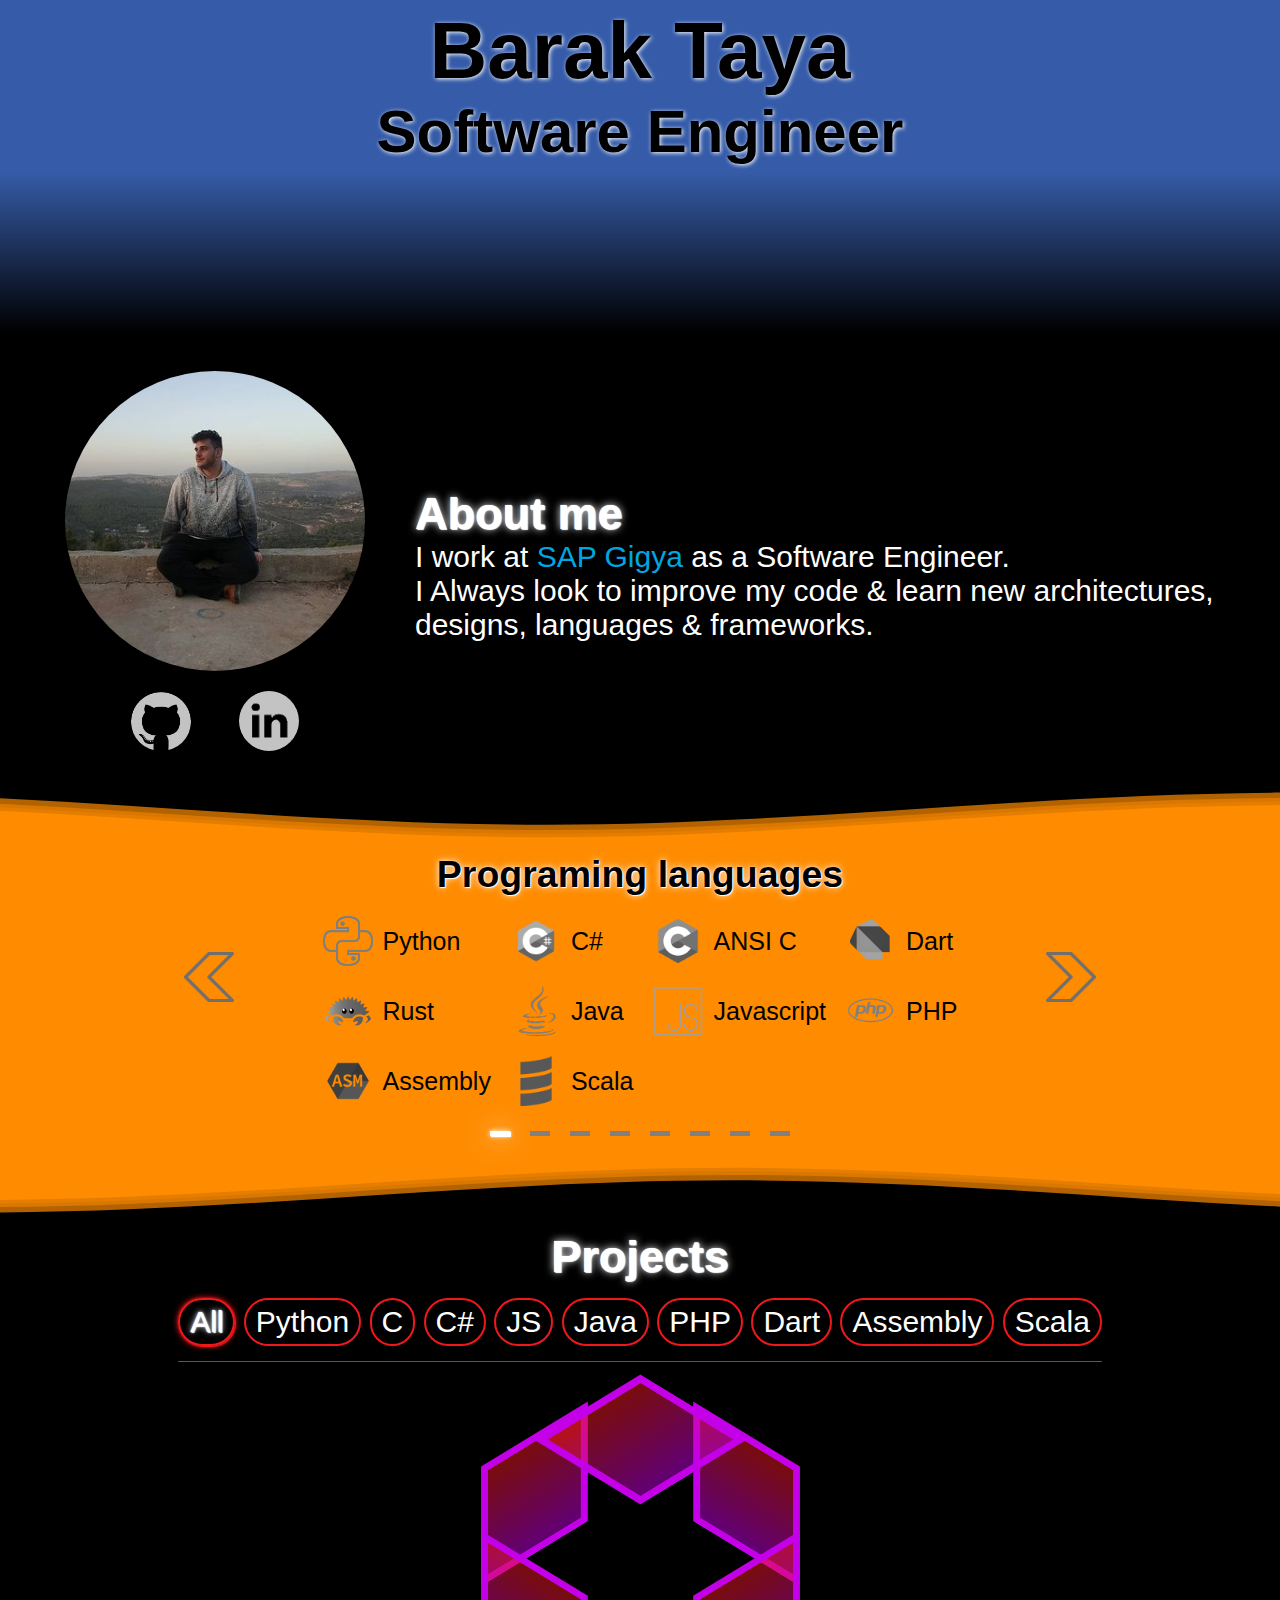
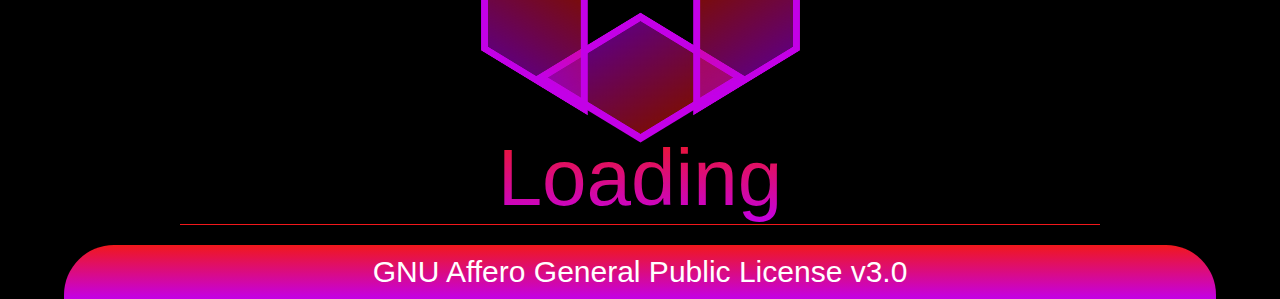
==== index.html @ 9977bb4b "new langauge added throught collaboration to other project, fixed project with type CSS to JS" ====
<!DOCTYPE html>
<html lang="en">
   <head>
      <meta charset=utf-8>
      <title>Barak's Portfolio</title>
      <link rel="icon" href="img/icon.png">
      <link href="css/waves.css" rel="stylesheet">
      <link href="css/Title.css" rel="stylesheet">
      <link href="css/aboutMe.css" rel="stylesheet">
      <link href="css/loading.css" rel="stylesheet">
      <link href="css/carousel.css" rel="stylesheet">
      <link href="css/projects.css" rel="stylesheet">
      <link href="css/MainStyle.css" rel="stylesheet">
      <meta name="viewport" content="initial-scale=1.0, maximum-scale=1.0, minimum-scale=1.0, width=device-width, height=device-height, viewport-fit=cover, user-scalable=no">
      <meta name="apple-mobile-web-app-status-bar-style" content="default">
      <meta name="mobile-web-app-capable" content="yes">

      <!-- Define metadata for search engines -->
      <meta name="author" content="Barak Taya, Barakadax">
      <meta name="description" content="Portfolio, showing who is Barak Taya, knowledge and projects">
      <meta name="keywords" content="Portfolio, About, Technologies, Programing, Programming, UX/UI, web design, Engineering, Practical Engineering, Barakadax, Barak Taya, Software Engineering, developing, program developing, program Engineer, software developing">
      <meta name="robots" content="index, follow">

      <!-- Open Graph Meta Tags (for social media sharing) -->
      <meta property="og:title" content="Barak's Portfolio">
      <meta property="og:description" content="Portfolio, showing who is Barak Taya, knowledge and projects">
      <meta property="og:type" content="website">
      <meta property="og:image" content="https://raw.githubusercontent.com/barakadax/barakadax.github.io/master/img/icon.png">
      <meta property="og:url" content="https://barakadax.github.io/">

      <!-- Canonical URL to prevent duplicate content issues -->
      <link rel="canonical" href="https://barakadax.github.io/">
   </head>
   <body>
      <div id="title">
         <h1>Barak Taya</h1>
         <h2>Software Engineer</h2>
      </div>
      <css-doodle id="titleEffect">
         @size: 10px;
         @grid: 100 x 12;
         background: var(--Blue-color);
         scale: 0;
         opacity: 0;
         animation: m 4s linear infinite;
         transform: rotate(45deg) scale(1.6);
           
         animation-delay: calc(
            -1s/@I * @i * @sin(@i)
         );
   
         @keyframes m {
            0%, 50%, 90% { scale: 1; opacity: 1 }
            25%, 75%, 100% { scale: 0; opacity: 0 }
         }
      </css-doodle>
      <div id="aboutMe">
         <div id="AvatarGithubLinkedinContainer">
            <img id="myself" src="img/me.jpg" alt="Barak Taya">
            <div>
               <a href="https://github.com/barakadax" target="_blank">
                  <img class="imgLink shakingImages" src="img/github.png" alt="Barak's GitHub">
               </a>
               <a href="https://www.linkedin.com/in/barakadax/" target="_blank">
                  <img class="imgLink shakingImages" src="img/linkedin.png" alt="Barak's Linkedin">
               </a>
            </div>
         </div>
         <main id="textAboutMe">
            <h2>About me</h2>
            I work at <a id="SapGigya" href="https://www.sap.com/products/acquired-brands/what-is-gigya.html" target="_blank">SAP Gigya</a> as a Software Engineer.<br>
            <!--Published Nugets <a href="https://www.nuget.org/profiles/Barakadax" target="_blank">Nugets</a>.<br>
            I have graduated from <a href="https://www.pet.ac.il/" target="_blank">Practical Engineering Technion</a>
             as an honorary student in Practical Software Engineering with a GPA of 87.<br>-->
            I Always look to improve my code &amp; learn new architectures, designs, languages &amp; frameworks.<br>
         </main>
      </div>
      <svg id="upperWaves" class="waves" viewBox="0 24 150 28" preserveAspectRatio="none" shape-rendering="auto">
         <defs>
            <path id="upperGentleWave" d="M-160 44c30 0 58-18 88-18s 58 18 88 18 58-18 88-18 58 18 88 18 v44h-352z" />
         </defs>
         <g class="parallax">
            <use xlink:href="#upperGentleWave" x="48" y="0" fill="rgba(255,140,0,0.7" />
            <use xlink:href="#upperGentleWave" x="48" y="3" fill="rgba(255,140,0,0.5)" />
            <use xlink:href="#upperGentleWave" x="48" y="5" fill="rgba(255,140,0,0.3)" />
            <use xlink:href="#upperGentleWave" x="48" y="7" fill="#ff8c00" />
         </g>
      </svg>
      <div id="carouselBackground" class="noSelect">
         <div id="carousel">
            <div id="prevInfo"><img src="img/arrow.png" class="arrowSize" id="flipArrow" alt="rightArrow"></div>
            <div id="skillsAndPersonalityMiddleCell">
               <div class="skillsAndPersonality">
                  <h2>Programing languages</h2>
                  <div class="skillsAndPersonalityContent">
                     <div class="iconAndTextSameLine"><img class="smallIcons" src="img/python.png" alt="Python">Python</div>
                     <div class="iconAndTextSameLine"><img class="smallIcons" src="img/c-sharp.png" alt="C sharp">C#</div>
                     <div class="iconAndTextSameLine"><img class="smallIcons" src="img/c.png" alt="C language">ANSI C</div>
                     <div class="iconAndTextSameLine"><img class="smallIcons" src="img/dart.png" alt="Dart">Dart</div>
                     <div class="iconAndTextSameLine"><img class="smallIcons" src="img/rust.png" alt="Rust">Rust</div>
                     <div class="iconAndTextSameLine"><img class="smallIcons" src="img/java.png" alt="Java">Java</div>
                     <div class="iconAndTextSameLine"><img class="smallIcons" src="img/js.png" alt="Js">Javascript</div>
                     <div class="iconAndTextSameLine"><img class="smallIcons" src="img/php.png" alt="PHP">PHP</div>
                     <div class="iconAndTextSameLine"><img class="smallIcons" src="img/assembly.png" alt="Assembly">Assembly</div>
                     <div class="iconAndTextSameLine"><img class="smallIcons" src="img/Scala.png" alt="Scala">Scala</div>
                  </div>
               </div>
               <div class="skillsAndPersonality">
                  <h2>Databases</h2>
                  <div class="skillsAndPersonalityContent">
                     <div class="iconAndTextSameLine"><img class="smallIcons" src="img/mongodb.png" alt="MongoDB">Mongo</div>
                     <div class="iconAndTextSameLine"><img class="smallIcons" src="img/postgresql.png" alt="Postgresql">PostgreSQL</div>
                     <div class="iconAndTextSameLine"><img class="smallIcons" src="img/mysql.png" alt="MySQL">MySQL</div>
                     <div class="iconAndTextSameLine"><img class="smallIcons" src="img/HBase.png" alt="HBase">HBase</div>
                     <div class="iconAndTextSameLine"><img class="smallIcons" src="img/mssql.png" alt="MSSQL">Microsoft SQL</div>
                     <div class="iconAndTextSameLine"><img class="smallIcons" src="img/sqlite.png" alt="SQLite">SQLite</div>
                     <div class="iconAndTextSameLine"><img class="smallIcons" src="img/access.png" alt="Access">Access</div>
                  </div>
               </div>
               <div class="skillsAndPersonality">
                  <h2>Data managements</h2>
                  <div class="skillsAndPersonalityContent">
                     <div class="iconAndTextSameLine"><img class="smallIcons" src="img/Databricks.png" alt="Databricks">Databricks</div>
                     <div class="iconAndTextSameLine"><img class="smallIcons" src="img/AzureDataLake.png" alt="Azure data lake">Azure data lake</div>
                  </div>
               </div>
               <div class="skillsAndPersonality">
                  <h2>Frameworks</h2>
                  <div class="skillsAndPersonalityContent">
                     <div class="iconAndTextSameLine"><img class="smallIcons" src="img/SpringBoot.png" alt="Spring Boot">Spring Boot</div>
                     <div class="iconAndTextSameLine"><a href="https://dart.dev/platforms" target="_blank"><img class="smallIcons shakingImages" src="img/flutter.png" alt="Flutter"></a>Flutter</div>
                     <div class="iconAndTextSameLine"><img class="smallIcons" src="img/jquery.png" alt="jQuery">jQuery</div>        
                     <div class="iconAndTextSameLine"><img class="smallIcons" src="img/netcore.png" alt="Dot net core">.Net Core</div>
                     <div class="iconAndTextSameLine"><img class="smallIcons" src="img/dotnetf.png" alt="Dot net framework">.Net Framework</div>
                     <div class="iconAndTextSameLine"><a href="https://dotnet.github.io/orleans/" target="_blank"><img class="smallIcons shakingImages" src="img/MS_Orleans.png" alt="MS Orleans"></a>Orleans</div>
                  </div>
               </div>
               <div class="skillsAndPersonality">
                  <h2>Clouds</h2>
                  <div class="skillsAndPersonalityContent">
                     <div class="iconAndTextSameLine"><img class="smallIcons" src="img/azure.png" alt="Azure">Azure</div>
                     <div class="iconAndTextSameLine"><img class="smallIcons" src="img/SAP.png" alt="SAP BTP">SAP BTP</div>
                     <div class="iconAndTextSameLine"><img class="smallIcons" src="img/bitBucket.png" alt="Bitbucket">Bitbucket</div>
                     <div class="iconAndTextSameLine"><img class="smallIcons" src="img/Gitlab.png" alt="GitLab">GitLab</div>
                     <div class="iconAndTextSameLine"><img class="smallIcons" src="img/githubBig.png" alt="GitHub">GitHub</div>
                  </div>
               </div>
               <div class="skillsAndPersonality">
                  <h2>File formats</h2>
                  <div class="skillsAndPersonalityContent">
                     <div class="iconAndTextSameLine"><img class="smallIcons" src="img/json.png" alt="JSON">JSON</div>
                     <div class="iconAndTextSameLine"><img class="smallIcons" src="img/Parquet.png" alt="Parquet">Parquet</div>
                     <div class="iconAndTextSameLine"><img class="smallIcons" src="img/csv.png" alt="CSV">CSV</div>
                     <div class="iconAndTextSameLine"><img class="smallIcons" src="img/xml.png" alt="XML">XML</div>
                     <div class="iconAndTextSameLine"><img class="smallIcons" src="img/RLE.png" alt="RLE">RLE</div>
                  </div>
               </div>
               <div class="skillsAndPersonality">
                  <h2>Message Queueing</h2>
                  <div class="skillsAndPersonalityContent">
                     <div class="iconAndTextSameLine"><img class="smallIcons" src="img/kafka.png" alt="Kafka">Kafka</div>
                     <div class="iconAndTextSameLine"><img class="smallIcons" src="img/GPubSub.png" alt="GooglePubSub">Google Pub/Sub</div>
                     <div class="iconAndTextSameLine"><img class="smallIcons" src="img/RabbitMQ.png" alt="RabbitMQ">RabbitMQ</div>
                  </div>
               </div>
               <div class="skillsAndPersonality">
                  <h2>Containers</h2>
                  <div class="skillsAndPersonalityContent">
                     <div class="iconAndTextSameLine"><img class="smallIcons" src="img/Docker.png" alt="Docker">Docker</div>
                  </div>
               </div>
               <!--<div class="skillsAndPersonality">
                  <h2>Runtime environments</h2>
                  <div class="skillsAndPersonalityContent">
                     <div class="iconAndTextSameLine"><img class="smallIcons" src="img/nodeJs.png" alt="Node.JS">Node.JS</div>
                  </div>
               </div>
               <div class="skillsAndPersonality">
                  <h2>CI/CD</h2>
                  <div class="skillsAndPersonalityContent">
                     <div class="iconAndTextSameLine"><img class="smallIcons" src="img/jenkins.png" alt="Jenkins">Jenkins</div>
                     <div class="iconAndTextSameLine"><img class="smallIcons" src="img/TeamCity.png" alt="TeamCity">TeamCity</div>
                  </div>
               </div>
               <div class="skillsAndPersonality">
                  <h2>Other Technologies</h2>
                  <div class="skillsAndPersonalityContent">
                     <div class="iconAndTextSameLine"><img class="smallIcons" src="img/grafana.png" alt="Grafana">Grafana</div>
                     <div class="iconAndTextSameLine"><img class="smallIcons" src="img/Kibana.png" alt="Kibana">Kibana</div>
                     <div class="iconAndTextSameLine"><img class="smallIcons" src="img/snoop.png" alt="Snoop">Snoop</div>
                     <div class="iconAndTextSameLine"><img class="smallIcons" src="img/html.png" alt="HTML">HTML</div>
                     <div class="iconAndTextSameLine"><img class="smallIcons" src="img/css.png" alt="CSS">CSS</div>
                     <div class="iconAndTextSameLine"><img class="smallIcons" src="img/linux.png" alt="Linux">Linux</div>
                     <div class="iconAndTextSameLine"><img class="smallIcons" src="img/windows.png" alt="Windows">Windows</div>
                     <div class="iconAndTextSameLine"><img class="smallIcons" src="img/android.png" alt="Android">Android</div>
                     <div class="iconAndTextSameLine"><a href="https://www.netacad.com/courses/os-it/it-essentials" target="_blank"><img class="smallIcons shakingImages" src="img/ite.png" alt="ITE"></a>ITE</div>
                  </div>
               </div>
               <div class="skillsAndPersonality">
                  <h2>Personality traits</h2>
                  <div class="skillsAndPersonalityContent">
                     <div class="iconAndTextSameLine"><img class="smallIcons" src="img/passion.png" alt="Passion">Passionate</div>
                     <div class="iconAndTextSameLine"><img class="smallIcons" src="img/Curiosity.png" alt="Curiosity">Curiosity</div>
                     <div class="iconAndTextSameLine"><img class="smallIcons" src="img/QuickLearner.png" alt="Quick learner">Quick learner</div>
                     <div class="iconAndTextSameLine"><img class="smallIcons" src="img/Communication.png" alt="Communication">Communication</div>
                     <div class="iconAndTextSameLine"><img class="smallIcons" src="img/adapt.png" alt="Adaptability">Adaptability</div>
                     <div class="iconAndTextSameLine"><img class="smallIcons" src="img/magnifying.png" alt="Attention">Attention to detail</div>
                  </div>
               </div>-->
            </div>
            <div id="nextInfo"><img src="img/arrow.png" class="arrowSize" alt="leftArrow"></div>
            <div id="counter">
               <div class="index" onclick="carouselSetIndex(0)"></div>
               <div class="index" onclick="carouselSetIndex(1)"></div>
               <div class="index" onclick="carouselSetIndex(2)"></div>
               <div class="index" onclick="carouselSetIndex(3)"></div>
               <div class="index" onclick="carouselSetIndex(4)"></div>
               <div class="index" onclick="carouselSetIndex(5)"></div>
               <div class="index" onclick="carouselSetIndex(6)"></div>
               <div class="index" onclick="carouselSetIndex(7)"></div>
               <!--<div class="index" onclick="carouselSetIndex(8)"></div>
               <div class="index" onclick="carouselSetIndex(9)"></div>
               <div class="index" onclick="carouselSetIndex(10)"></div>
               <div class="index" onclick="carouselSetIndex(11)"></div>-->
            </div>
         </div>
      </div>
      <svg id="lowerWaves" class="waves" viewBox="0 24 150 28" preserveAspectRatio="none" shape-rendering="auto">
         <defs>
            <path id="lowerGentleWave" d="M-160 44c30 0 58-18 88-18s 58 18 88 18 58-18 88-18 58 18 88 18 v44h-352z" />
         </defs>
         <g class="parallax">
            <use xlink:href="#lowerGentleWave" x="48" y="0" fill="rgba(255,140,0,0.7" />
            <use xlink:href="#lowerGentleWave" x="48" y="3" fill="rgba(255,140,0,0.5)" />
            <use xlink:href="#lowerGentleWave" x="48" y="5" fill="rgba(255,140,0,0.3)" />
            <use xlink:href="#lowerGentleWave" x="48" y="7" fill="#ff8c00" />
         </g>
      </svg>
      <h2>Projects</h2>
      <div id="projectsButton">
         <button id="ALL">All</button>
         <button id="Python">Python</button>
         <button id="CLang">C</button>
         <button id="C#">C#</button>
         <button id="JavaScript">JS</button>
         <button id="JavaLang">Java</button>
         <button id="PHP">PHP</button>
         <button id="Dart">Dart</button>
         <button id="Assembly">Assembly</button>
         <button id="Scala">Scala</button>
      </div>
      <div id="projectsColumn">
         <div class="loadingContainer">
            <div class="cube">
              <div class="sides">
                <div class="top"></div>
                <div class="right"></div>
                <div class="bottom"></div>
                <div class="left"></div>
                <div class="front"></div>
                <div class="back"></div>
              </div>
            </div>
            <div class="loadingText">Loading</div>
          </div>
      </div>
      <footer>GNU Affero General Public License v3.0</footer>
      <script defer src="js/github.js"></script>
      <script defer src="js/projectsCards.js"></script>
      <script defer src="js/carousel.js"></script>
      <script defer src="js/doodle.js"></script>
      <script defer src="js/main.js"></script>
   </body>
</html>
---- css/waves.css ----
.waves {
  width: 100%;
  height:50px;
  min-height:50px;
  max-height:100px;
}

#upperWaves {
  margin: 31px 0 -1px 0;
}

#lowerWaves {
  margin: 0 0 15px 0;
  transform: rotate(180deg);
  -o-transform: rotate(180deg);
  -ms-transform: rotate(180deg);
  -moz-transform: rotate(180deg);
  -webkit-transform: rotate(180deg);
}

.parallax > use {
  animation: move-forever 25s cubic-bezier(.55,.5,.45,.5) infinite;
}

.parallax > use:nth-child(1) {
  animation-delay: -1s;
  animation-duration: 3s;
}

.parallax > use:nth-child(2) {
  animation-delay: -2s;
  animation-duration: 5s;
}

.parallax > use:nth-child(3) {
  animation-delay: -3s;
  animation-duration: 7s;
}

.parallax > use:nth-child(4) {
  animation-delay: -4s;
  animation-duration: 9s;
}

@keyframes move-forever {
  0% {
   transform: translate3d(-90px,0,0);
  }
  100% { 
    transform: translate3d(85px,0,0);
  }
}

@media (max-width: 768px) {
  .waves {
    height:40px;
    min-height:40px;
  }
  .content {
    height:30vh;
  }
}
---- css/Title.css ----
#title {
    width: 100%;
    color: black;
    font-size: 40px;
    text-align: center;
    padding: 5px 0 5px 0;
    background-color: var(--Blue-color);
}

#title h1 {
    text-shadow: 1px 1px 4px white;
}

#title h2 {
    text-shadow: 1px 1px 4px white;
}

#titleEffect {
    width: 100%;
   height: 170px;
   margin: 0 0 30px 0;
   background-image: linear-gradient(var(--Blue-color), black 95%);
}
---- css/aboutMe.css ----
#aboutMe {
    display: flex;
    align-items: center;
}

#myself {
    width: 300px;
    border-radius: 50%;
    margin: 0 0 20px 0;
}

#AvatarGithubLinkedinContainer {
    display: flex;
    margin: 0 50px 0 0;
    align-items: center;
    flex-direction: column;
}

#SapGigya {
    color: var(--SAP-color);
}

.imgLink {
    width: 60px;
    border-radius: 50%;
    margin: 0 20px 0 20px;
}

.imgLink:hover {
    background: rgba(var(--Orange-color), 0.2);
    box-shadow: var(--Orange-color) 0 0 50px 8px;
}

@media only screen and (max-width: 1024px) {
    #textAboutMe {
        max-width: 600px;
    }
}

@media only screen and (max-width: 768px) {
    #aboutMe {
        text-align: center;
        flex-direction: column;
    }
    #textAboutMe {
        max-width: 90%;
    }
    #AvatarGithubLinkedinContainer {
        margin: 0 0 15px 0;
    }
}
---- css/loading.css ----
.loadingContainer {
  width: 100%;
  display: flex;
  justify-content: center;
  align-items: center;
}

@-webkit-keyframes rotate {
  0% {
    transform: rotateX(-37.5deg) rotateY(45deg);
  }
  50% {
    transform: rotateX(-37.5deg) rotateY(405deg);
  }
  100% {
    transform: rotateX(-37.5deg) rotateY(405deg);
  }
}

@keyframes rotate {
  0% {
    transform: rotateX(-37.5deg) rotateY(45deg);
  }
  50% {
    transform: rotateX(-37.5deg) rotateY(405deg);
  }
  100% {
    transform: rotateX(-37.5deg) rotateY(405deg);
  }
}

.cube, .cube * {
  position: absolute;
  width: 151px;
  height: 151px;
  margin-bottom: 70px;
}

.sides {
  -webkit-animation: rotate 3s ease infinite;
          animation: rotate 3s ease infinite;
  -webkit-animation-delay: 0.8s;
          animation-delay: 0.8s;
  transform-style: preserve-3d;
  transform: rotateX(-37.5deg) rotateY(45deg);
}

.cube .sides * {
  box-sizing: border-box;
  background: linear-gradient(rgba(241, 24, 27, 0.5), rgba(195, 0, 231, 0.5));
  border: 10px solid var(--Purple-color);
}

.cube .sides .top {
  -webkit-animation: top-animation 3s ease infinite;
          animation: top-animation 3s ease infinite;
  -webkit-animation-delay: 0ms;
          animation-delay: 0ms;
  transform: rotateX(90deg) translateZ(150px);
  -webkit-animation-fill-mode: forwards;
          animation-fill-mode: forwards;
  transform-origin: 50% 50%;
}

@-webkit-keyframes top-animation {
  0% {
    opacity: 1;
    transform: rotateX(90deg) translateZ(150px);
  }
  20% {
    opacity: 1;
    transform: rotateX(90deg) translateZ(75px);
  }
  70% {
    opacity: 1;
    transform: rotateX(90deg) translateZ(75px);
  }
  90% {
    opacity: 1;
    transform: rotateX(90deg) translateZ(150px);
  }
  100% {
    opacity: 1;
    transform: rotateX(90deg) translateZ(150px);
  }
}

@keyframes top-animation {
  0% {
    opacity: 1;
    transform: rotateX(90deg) translateZ(150px);
  }
  20% {
    opacity: 1;
    transform: rotateX(90deg) translateZ(75px);
  }
  70% {
    opacity: 1;
    transform: rotateX(90deg) translateZ(75px);
  }
  90% {
    opacity: 1;
    transform: rotateX(90deg) translateZ(150px);
  }
  100% {
    opacity: 1;
    transform: rotateX(90deg) translateZ(150px);
  }
}

.cube .sides .bottom {
  -webkit-animation: bottom-animation 3s ease infinite;
          animation: bottom-animation 3s ease infinite;
  -webkit-animation-delay: 0ms;
          animation-delay: 0ms;
  transform: rotateX(-90deg) translateZ(150px);
  -webkit-animation-fill-mode: forwards;
          animation-fill-mode: forwards;
  transform-origin: 50% 50%;
}

@-webkit-keyframes bottom-animation {
  0% {
    opacity: 1;
    transform: rotateX(-90deg) translateZ(150px);
  }
  20% {
    opacity: 1;
    transform: rotateX(-90deg) translateZ(75px);
  }
  70% {
    opacity: 1;
    transform: rotateX(-90deg) translateZ(75px);
  }
  90% {
    opacity: 1;
    transform: rotateX(-90deg) translateZ(150px);
  }
  100% {
    opacity: 1;
    transform: rotateX(-90deg) translateZ(150px);
  }
}

@keyframes bottom-animation {
  0% {
    opacity: 1;
    transform: rotateX(-90deg) translateZ(150px);
  }
  20% {
    opacity: 1;
    transform: rotateX(-90deg) translateZ(75px);
  }
  70% {
    opacity: 1;
    transform: rotateX(-90deg) translateZ(75px);
  }
  90% {
    opacity: 1;
    transform: rotateX(-90deg) translateZ(150px);
  }
  100% {
    opacity: 1;
    transform: rotateX(-90deg) translateZ(150px);
  }
}

.cube .sides .front {
  -webkit-animation: front-animation 3s ease infinite;
          animation: front-animation 3s ease infinite;
  -webkit-animation-delay: 100ms;
          animation-delay: 100ms;
  transform: rotateY(0deg) translateZ(150px);
  -webkit-animation-fill-mode: forwards;
          animation-fill-mode: forwards;
  transform-origin: 50% 50%;
}

@-webkit-keyframes front-animation {
  0% {
    opacity: 1;
    transform: rotateY(0deg) translateZ(150px);
  }
  20% {
    opacity: 1;
    transform: rotateY(0deg) translateZ(75px);
  }
  70% {
    opacity: 1;
    transform: rotateY(0deg) translateZ(75px);
  }
  90% {
    opacity: 1;
    transform: rotateY(0deg) translateZ(150px);
  }
  100% {
    opacity: 1;
    transform: rotateY(0deg) translateZ(150px);
  }
}

@keyframes front-animation {
  0% {
    opacity: 1;
    transform: rotateY(0deg) translateZ(150px);
  }
  20% {
    opacity: 1;
    transform: rotateY(0deg) translateZ(75px);
  }
  70% {
    opacity: 1;
    transform: rotateY(0deg) translateZ(75px);
  }
  90% {
    opacity: 1;
    transform: rotateY(0deg) translateZ(150px);
  }
  100% {
    opacity: 1;
    transform: rotateY(0deg) translateZ(150px);
  }
}

.cube .sides .back {
  -webkit-animation: back-animation 3s ease infinite;
          animation: back-animation 3s ease infinite;
  -webkit-animation-delay: 100ms;
          animation-delay: 100ms;
  transform: rotateY(-180deg) translateZ(150px);
  -webkit-animation-fill-mode: forwards;
          animation-fill-mode: forwards;
  transform-origin: 50% 50%;
}

@-webkit-keyframes back-animation {
  0% {
    opacity: 1;
    transform: rotateY(-180deg) translateZ(150px);
  }
  20% {
    opacity: 1;
    transform: rotateY(-180deg) translateZ(75px);
  }
  70% {
    opacity: 1;
    transform: rotateY(-180deg) translateZ(75px);
  }
  90% {
    opacity: 1;
    transform: rotateY(-180deg) translateZ(150px);
  }
  100% {
    opacity: 1;
    transform: rotateY(-180deg) translateZ(150px);
  }
}

@keyframes back-animation {
  0% {
    opacity: 1;
    transform: rotateY(-180deg) translateZ(150px);
  }
  20% {
    opacity: 1;
    transform: rotateY(-180deg) translateZ(75px);
  }
  70% {
    opacity: 1;
    transform: rotateY(-180deg) translateZ(75px);
  }
  90% {
    opacity: 1;
    transform: rotateY(-180deg) translateZ(150px);
  }
  100% {
    opacity: 1;
    transform: rotateY(-180deg) translateZ(150px);
  }
}

.cube .sides .left {
  -webkit-animation: left-animation 3s ease infinite;
          animation: left-animation 3s ease infinite;
  -webkit-animation-delay: 100ms;
          animation-delay: 100ms;
  transform: rotateY(-90deg) translateZ(150px);
  -webkit-animation-fill-mode: forwards;
          animation-fill-mode: forwards;
  transform-origin: 50% 50%;
}

@-webkit-keyframes left-animation {
  0% {
    opacity: 1;
    transform: rotateY(-90deg) translateZ(150px);
  }
  20% {
    opacity: 1;
    transform: rotateY(-90deg) translateZ(75px);
  }
  70% {
    opacity: 1;
    transform: rotateY(-90deg) translateZ(75px);
  }
  90% {
    opacity: 1;
    transform: rotateY(-90deg) translateZ(150px);
  }
  100% {
    opacity: 1;
    transform: rotateY(-90deg) translateZ(150px);
  }
}

@keyframes left-animation {
  0% {
    opacity: 1;
    transform: rotateY(-90deg) translateZ(150px);
  }
  20% {
    opacity: 1;
    transform: rotateY(-90deg) translateZ(75px);
  }
  70% {
    opacity: 1;
    transform: rotateY(-90deg) translateZ(75px);
  }
  90% {
    opacity: 1;
    transform: rotateY(-90deg) translateZ(150px);
  }
  100% {
    opacity: 1;
    transform: rotateY(-90deg) translateZ(150px);
  }
}

.cube .sides .right {
  -webkit-animation: right-animation 3s ease infinite;
          animation: right-animation 3s ease infinite;
  -webkit-animation-delay: 100ms;
          animation-delay: 100ms;
  transform: rotateY(90deg) translateZ(150px);
  -webkit-animation-fill-mode: forwards;
          animation-fill-mode: forwards;
  transform-origin: 50% 50%;
}

@-webkit-keyframes right-animation {
  0% {
    opacity: 1;
    transform: rotateY(90deg) translateZ(150px);
  }
  20% {
    opacity: 1;
    transform: rotateY(90deg) translateZ(75px);
  }
  70% {
    opacity: 1;
    transform: rotateY(90deg) translateZ(75px);
  }
  90% {
    opacity: 1;
    transform: rotateY(90deg) translateZ(150px);
  }
  100% {
    opacity: 1;
    transform: rotateY(90deg) translateZ(150px);
  }
}

@keyframes right-animation {
  0% {
    opacity: 1;
    transform: rotateY(90deg) translateZ(150px);
  }
  20% {
    opacity: 1;
    transform: rotateY(90deg) translateZ(75px);
  }
  70% {
    opacity: 1;
    transform: rotateY(90deg) translateZ(75px);
  }
  90% {
    opacity: 1;
    transform: rotateY(90deg) translateZ(150px);
  }
  100% {
    opacity: 1;
    transform: rotateY(90deg) translateZ(150px);
  }
}

.loadingText {
    width: 100%;
    text-align: center;
    margin-top: 370px;
    font-size: 80px;
    background: -webkit-linear-gradient(var(--Red-color), var(--Purple-color));
    background-clip: text;
    -webkit-background-clip: text;
    -webkit-text-fill-color: transparent;
    border-bottom: 1px solid var(--Red-color);
}

@media only screen and (max-width: 280px) {
    .cube, .cube * {
        width: 121px;
        height: 121px;
    }
    .loadingText {
        font-size: 50px;
    }
}
---- css/carousel.css ----
#carouselBackground {
    width: 100%;
    display: flex;
    color: black;
    align-items: center;
    justify-content: center;
    background-color: var(--Orange-color);
}
 
#carousel {
    width: 85%;
    display: grid;
    font-size: 25px;
    max-width: 1400px;
    text-align: center;
    padding: 10px 0 10px 0;
    grid-template-rows: repeat(4, auto);
    grid-template-columns: repeat(3, 1fr);
}
 
#skillsAndPersonalityMiddleCell {
    grid-row: 1 / 4;
    min-height: 220px;
    padding: 5px 0 0 0;
}

#flipArrow {
    transform: rotateY(180deg);
}

#prevInfo {
    display: flex;
    grid-row: 1 / 4;
    align-items: center;
    justify-content: center;
}

#nextInfo {
    display: flex;
    grid-row: 1 / 4;
    align-items: center;
    justify-content: center;
}

#counter {
    display: flex;
    margin-top: 5px;
    grid-column: 1 / 4;
    align-items: center;
    padding: 20px 0 20px 0;
    justify-content: center;
}

.arrowSize {
    width: 50px;
    height: 50px;
}

.skillsAndPersonality {
    animation: fade var(--time, 0.35s) ease-in var(--delay, 0s);
    -webkit-animation: fade var(--time, 0.35s) ease-in var(--delay, 0s);
}
 
.skillsAndPersonalityContent {
    gap: 20px;
    display: grid;
    padding-top: 20px;
    grid-template-columns: repeat(4, 1fr);
}
 
.smallIcons {
    width: 50px;
    height: 50px;
    margin: 0 10px 0 0;
}
 
.iconAndTextSameLine {
    display: flex;
    align-items: center;
}

.index {
    width: 20px;
    height: 5px;
    box-shadow: none;
    margin: 0 10px 0 10px;
    background-color: var(--gray-color);
}

.meInIndex {
    background-color: white;
    box-shadow: 1px 1px 1px white, 0 0 1em white, 0 0 0.2em white;
}

@-webkit-keyframes fade {
    from {
        transform: translate3d(0, -10%, 0);
        opacity: 0;
    }
    to {
        transform: translate3d(0, 0, 0);
        opacity: 1;
    }
}
  
@keyframes fade {
    from {
        transform: translate3d(0, -10%, 0);
        opacity: 0;
    }
    to {
        transform: translate3d(0, 0, 0);
        opacity: 1;
    }
}

@media only screen and (max-width: 1024px) {
    .skillsAndPersonalityContent {
        grid-template-columns: repeat(3, 1fr);
    }
}

@media only screen and (max-width: 768px) {
    #carousel {
        width: 100%;
    }
    .arrowSize {
        width: 40px;
        height: 40px;
    }
    .smallIcons {
        width: 40px;
        height: 40px;
    }
    .iconAndTextSameLine {
        justify-content: center;
    }
    .skillsAndPersonalityContent {
        grid-template-columns: repeat(2, 1fr);
    }
    @keyframes fade {
        from {
            transform: translate3d(0, -5%, 0);
            opacity: 0;
        }
    }
    @-webkit-keyframes fade {
        from {
            transform: translate3d(0, -5%, 0);
            opacity: 0;
        }
    }
}

@media only screen and (max-width: 526px) {
    .skillsAndPersonalityContent {
        grid-template-columns: 1fr;
    }
}

@media only screen and (max-width: 280px) {
    .arrowSize {
        width: 30px;
        height: 30px;
    }
    .smallIcons {
        width: 30px;
        height: 30px;
    }
}
---- css/projects.css ----
#projectsButton {
    max-width: 1400px;
    text-align: center;
    margin: 10px 0 0 0;
    padding-bottom: 10px;
    border-bottom: 1px solid var(--Red-color);
}

#projectsColumn {
    width: 920px;
    display: flex;
    max-width: 1400px;
    position: relative;
    align-items: center;
    flex-direction: column;
}

.projectsRow {
    width: 100%;
    display: flex;
    color: white;
    padding-top: 10px;
    max-width: 1400px;
    position: relative;
    align-items: center;
    flex-direction: row;
    padding-bottom: 10px;
    justify-content: space-between;
    border-bottom: 1px solid var(--Red-color);
}

.projectInfo {
    max-width: 680px;
    padding-left: 2px;
    word-break: break-word;
}

.projImages {
    margin-left: 5px;
    max-width: 240px;
    max-height: 200px;
    padding-right: 2px;
}

.projTitle {
    font-size: 30px;
    padding: 0 0 20px 0;
    text-decoration: underline;
}

.projDescription {
    font-size: 25px;
}

@media only screen and (max-width: 1024px) {
    #projectsButton {
        max-width: 94%;
    }
    #projectsColumn {
        max-width: 94%;
    }
}

@media only screen and (max-width: 767px) {
    .projTitle {
        font-size: 20px;
    }
    .projImages {
        max-width: 200px;
        max-height: 160px;
    }
    .projDescription {
        font-size: 14px;
    }
}

@media only screen and (max-width: 280px) {
    .projTitle {
        font-size: 15px;
    }
    .projDescription {
        font-size: 12px;
    }
    .projImages {
        max-width: 150px;
        max-height: 110px;
    }
}

@keyframes borderAnimation {
    0% {
      border-color: var(--Red-color);
    }
    50% {
      border-color: var(--Purple-color);
    }
    100% {
        border-color: var(--Red-color);
    }
}
---- css/MainStyle.css ----
::-webkit-scrollbar {
   display: none;
}

* {
   margin: 0;
   padding: 0;
   box-sizing: border-box;
   scroll-behavior: smooth;
   --SAP-color: #00A6E1;
   --Red-color: #f1181b;
   --gray-color: #808080;
   --Blue-color: #365ca9;
   --Purple-color: #c300e7;
   --Orange-color: #ff8c00;
}

body {
   margin: 0;
   padding: 0;
   width: 100%;
   height: 100%;
   display: flex;
   color: white;
   font-size: 30px;
   overflow-x: hidden;
   position: relative;
   align-items: center;
   flex-direction: column;
   background-color: black;
   font-family: Arial, Helvetica, sans-serif;
}

a {
   text-decoration: none;
   color: var(--Orange-color);
}

main {
   max-width: 800px;
}

h1, h2 {
   text-shadow: 1px 1px 1px white, 0 0 1px white, 0 0 0.2em white;
}

footer {
   width: 90%;
   text-align: center;
   margin: 20px 0 0 0;
   background-size: 200% 200%;
   border-radius: 50px 50px 0 0;
   padding: 10px 20px 10px 20px;
   animation: animateGlow 6s ease infinite;
   background: linear-gradient(180deg, var(--Red-color), var(--Purple-color));
}

@keyframes animateGlow {
   0% {
      background-position: 50% 0%;
   }
   50% {
      background-position: 0% 75%;
   }
   100% {
      background-position: 50% 0%;
   }
}

button {
   outline: none;
   color: white;
   font-size: 30px;
   margin: 5px 0 5px 0;
   padding: 5px 10px 5px 10px;
   background-color: transparent;
   border: 2px var(--Red-color) solid;
   border-radius: 25px 25px 25px 25px;
}

h3 {
   font-weight: bold;
   padding: 20px 0 10px 0;
}

button:active {
   transform: translateY(4px);
}

svg {
   overflow: hidden;
}

.shakingImages:hover {
   animation: shake 0.5s;
   animation-iteration-count: infinite;
}

.noSelect {
   user-select: none;
   -ms-user-select: none;
   -moz-user-select: none;
   -khtml-user-select: none;
   -webkit-user-select: none;
   -webkit-touch-callout: none; 
}

@keyframes shake {
   0% { transform: translate(1px, 1px) rotate(0deg); }
   10% { transform: translate(-1px, -2px) rotate(-1deg); }
   20% { transform: translate(-3px, 0px) rotate(1deg); }
   30% { transform: translate(3px, 2px) rotate(0deg); }
   40% { transform: translate(1px, -1px) rotate(1deg); }
   50% { transform: translate(-1px, 2px) rotate(-1deg); }
   60% { transform: translate(-3px, 1px) rotate(0deg); }
   70% { transform: translate(3px, 1px) rotate(-1deg); }
   80% { transform: translate(-1px, -1px) rotate(1deg); }
   90% { transform: translate(1px, 2px) rotate(0deg); }
   100% { transform: translate(1px, -2px) rotate(-1deg); }
}
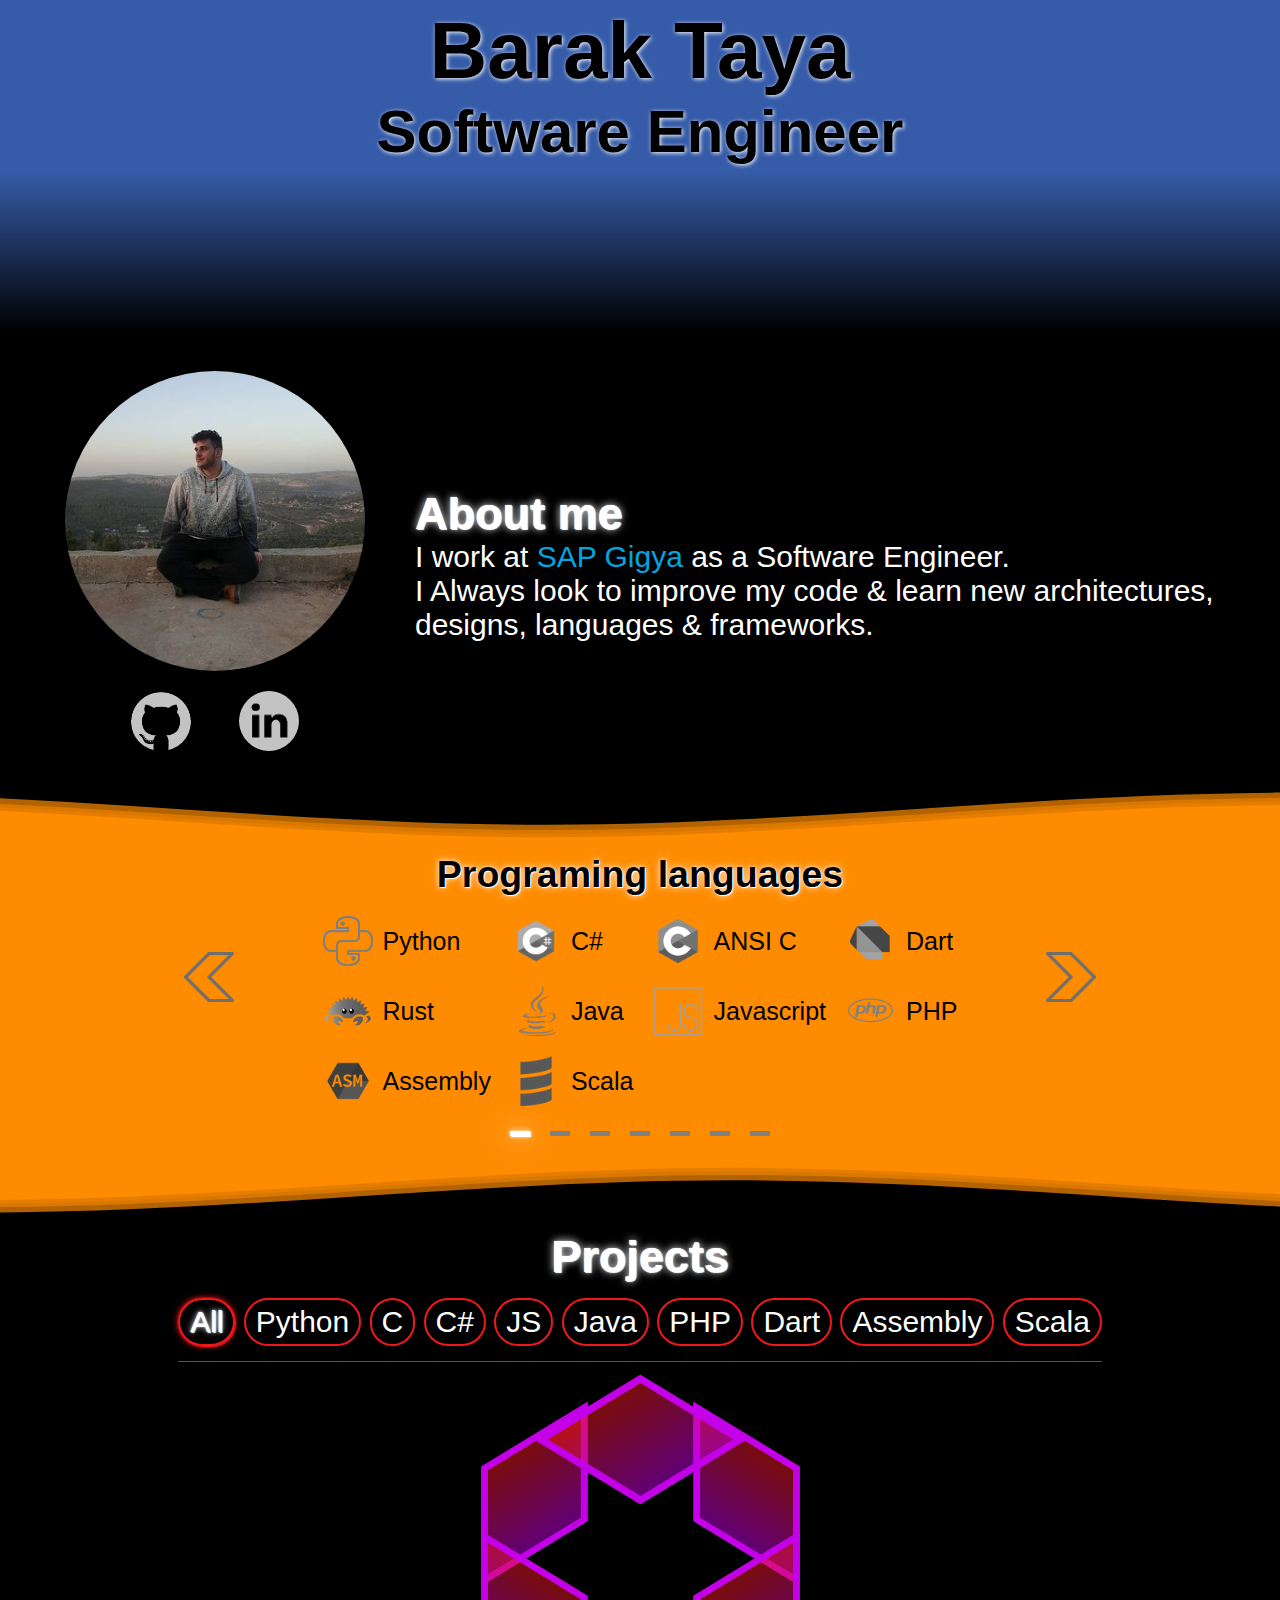
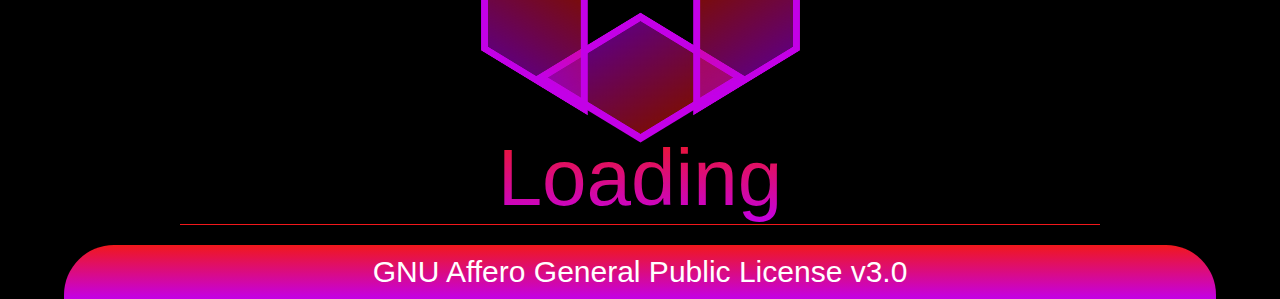
==== commit e7fc8dc2: "new knowledge and small font size bug fix" ====
--- a/index.html
+++ b/index.html
@@ -18,7 +18,7 @@
       <!-- Define metadata for search engines -->
       <meta name="author" content="Barak Taya, Barakadax">
       <meta name="description" content="Portfolio, showing who is Barak Taya, knowledge and projects">
-      <meta name="keywords" content="Portfolio, About, Technologies, Programing, Programming, UX/UI, web design, Engineering, Practical Engineering, Barakadax, Barak Taya, Software Engineering, developing, program developing, program Engineer, software developing">
+      <meta name="keywords" content="Portfolio, About, info, knowledge, Technologies, Programing, Programming, UX/UI, web design, Engineering, Practical Engineering, Barakadax, Barak Taya, Software Engineering, developing, program developing, program Engineer, software developing, Practical, back end, backend, big data, front end, fullstack, frontend, projects, git">
       <meta name="robots" content="index, follow">
 
       <!-- Open Graph Meta Tags (for social media sharing) -->
@@ -106,27 +106,10 @@
                   </div>
                </div>
                <div class="skillsAndPersonality">
-                  <h2>Databases</h2>
-                  <div class="skillsAndPersonalityContent">
-                     <div class="iconAndTextSameLine"><img class="smallIcons" src="img/mongodb.png" alt="MongoDB">Mongo</div>
-                     <div class="iconAndTextSameLine"><img class="smallIcons" src="img/postgresql.png" alt="Postgresql">PostgreSQL</div>
-                     <div class="iconAndTextSameLine"><img class="smallIcons" src="img/mysql.png" alt="MySQL">MySQL</div>
-                     <div class="iconAndTextSameLine"><img class="smallIcons" src="img/HBase.png" alt="HBase">HBase</div>
-                     <div class="iconAndTextSameLine"><img class="smallIcons" src="img/mssql.png" alt="MSSQL">Microsoft SQL</div>
-                     <div class="iconAndTextSameLine"><img class="smallIcons" src="img/sqlite.png" alt="SQLite">SQLite</div>
-                     <div class="iconAndTextSameLine"><img class="smallIcons" src="img/access.png" alt="Access">Access</div>
-                  </div>
-               </div>
-               <div class="skillsAndPersonality">
-                  <h2>Data managements</h2>
-                  <div class="skillsAndPersonalityContent">
-                     <div class="iconAndTextSameLine"><img class="smallIcons" src="img/Databricks.png" alt="Databricks">Databricks</div>
-                     <div class="iconAndTextSameLine"><img class="smallIcons" src="img/AzureDataLake.png" alt="Azure data lake">Azure data lake</div>
-                  </div>
-               </div>
-               <div class="skillsAndPersonality">
                   <h2>Frameworks</h2>
                   <div class="skillsAndPersonalityContent">
+                     <div class="iconAndTextSameLine"><img class="smallIcons" src="img/fastapi.png" alt="Fast Api">Fast Api</div>
+                     <div class="iconAndTextSameLine"><img class="smallIcons" src="img/tokio.png" alt="Tokio">Tokio</div>
                      <div class="iconAndTextSameLine"><img class="smallIcons" src="img/SpringBoot.png" alt="Spring Boot">Spring Boot</div>
                      <div class="iconAndTextSameLine"><a href="https://dart.dev/platforms" target="_blank"><img class="smallIcons shakingImages" src="img/flutter.png" alt="Flutter"></a>Flutter</div>
                      <div class="iconAndTextSameLine"><img class="smallIcons" src="img/jquery.png" alt="jQuery">jQuery</div>        
@@ -136,6 +119,25 @@
                   </div>
                </div>
                <div class="skillsAndPersonality">
+                  <h2>Databases</h2>
+                  <div class="skillsAndPersonalityContent">
+                     <div class="iconAndTextSameLine"><img class="smallIcons" src="img/postgresql.png" alt="Postgresql">PostgreSQL</div>
+                     <div class="iconAndTextSameLine"><img class="smallIcons" src="img/mongodb.png" alt="MongoDB">Mongo</div>
+                     <div class="iconAndTextSameLine"><img class="smallIcons" src="img/mysql.png" alt="MySQL">MySQL</div>
+                     <!--<div class="iconAndTextSameLine"><img class="smallIcons" src="img/HBase.png" alt="HBase">HBase</div>-->
+                     <div class="iconAndTextSameLine"><img class="smallIcons" src="img/mssql.png" alt="MSSQL">Microsoft SQL</div>
+                     <div class="iconAndTextSameLine"><img class="smallIcons" src="img/sqlite.png" alt="SQLite">SQLite</div>
+                     <div class="iconAndTextSameLine"><img class="smallIcons" src="img/access.png" alt="Access">Access</div>
+                  </div>
+               </div>
+               <div class="skillsAndPersonality">
+                  <h2>Data managements</h2>
+                  <div class="skillsAndPersonalityContent">
+                     <div class="iconAndTextSameLine"><img class="smallIcons" src="img/Databricks.png" alt="Databricks">Databricks</div>
+                     <div class="iconAndTextSameLine"><img class="smallIcons" src="img/AzureDataLake.png" alt="Azure data lake">Azure blob</div>
+                  </div>
+               </div>
+               <div class="skillsAndPersonality">
                   <h2>Clouds</h2>
                   <div class="skillsAndPersonalityContent">
                      <div class="iconAndTextSameLine"><img class="smallIcons" src="img/azure.png" alt="Azure">Azure</div>
@@ -145,7 +147,7 @@
                      <div class="iconAndTextSameLine"><img class="smallIcons" src="img/githubBig.png" alt="GitHub">GitHub</div>
                   </div>
                </div>
-               <div class="skillsAndPersonality">
+               <!--<div class="skillsAndPersonality">
                   <h2>File formats</h2>
                   <div class="skillsAndPersonalityContent">
                      <div class="iconAndTextSameLine"><img class="smallIcons" src="img/json.png" alt="JSON">JSON</div>
@@ -154,7 +156,7 @@
                      <div class="iconAndTextSameLine"><img class="smallIcons" src="img/xml.png" alt="XML">XML</div>
                      <div class="iconAndTextSameLine"><img class="smallIcons" src="img/RLE.png" alt="RLE">RLE</div>
                   </div>
-               </div>
+               </div>-->
                <div class="skillsAndPersonality">
                   <h2>Message Queueing</h2>
                   <div class="skillsAndPersonalityContent">
@@ -164,8 +166,9 @@
                   </div>
                </div>
                <div class="skillsAndPersonality">
-                  <h2>Containers</h2>
-                  <div class="skillsAndPersonalityContent">
+                  <h2>Orchestrators & Containers</h2>
+                  <div class="skillsAndPersonalityContent">
+                     <div class="iconAndTextSameLine"><img class="smallIcons" src="img/kubernetes.png" alt="Kubernetes">Kubernetes</div>
                      <div class="iconAndTextSameLine"><img class="smallIcons" src="img/Docker.png" alt="Docker">Docker</div>
                   </div>
                </div>
@@ -217,8 +220,8 @@
                <div class="index" onclick="carouselSetIndex(4)"></div>
                <div class="index" onclick="carouselSetIndex(5)"></div>
                <div class="index" onclick="carouselSetIndex(6)"></div>
-               <div class="index" onclick="carouselSetIndex(7)"></div>
-               <!--<div class="index" onclick="carouselSetIndex(8)"></div>
+               <!--<div class="index" onclick="carouselSetIndex(7)"></div>
+               <div class="index" onclick="carouselSetIndex(8)"></div>
                <div class="index" onclick="carouselSetIndex(9)"></div>
                <div class="index" onclick="carouselSetIndex(10)"></div>
                <div class="index" onclick="carouselSetIndex(11)"></div>-->
--- a/css/carousel.css
+++ b/css/carousel.css
@@ -167,4 +167,7 @@
         width: 30px;
         height: 30px;
     }
+    .skillsAndPersonality h2 {
+        font-size: 32px;
+    }
 }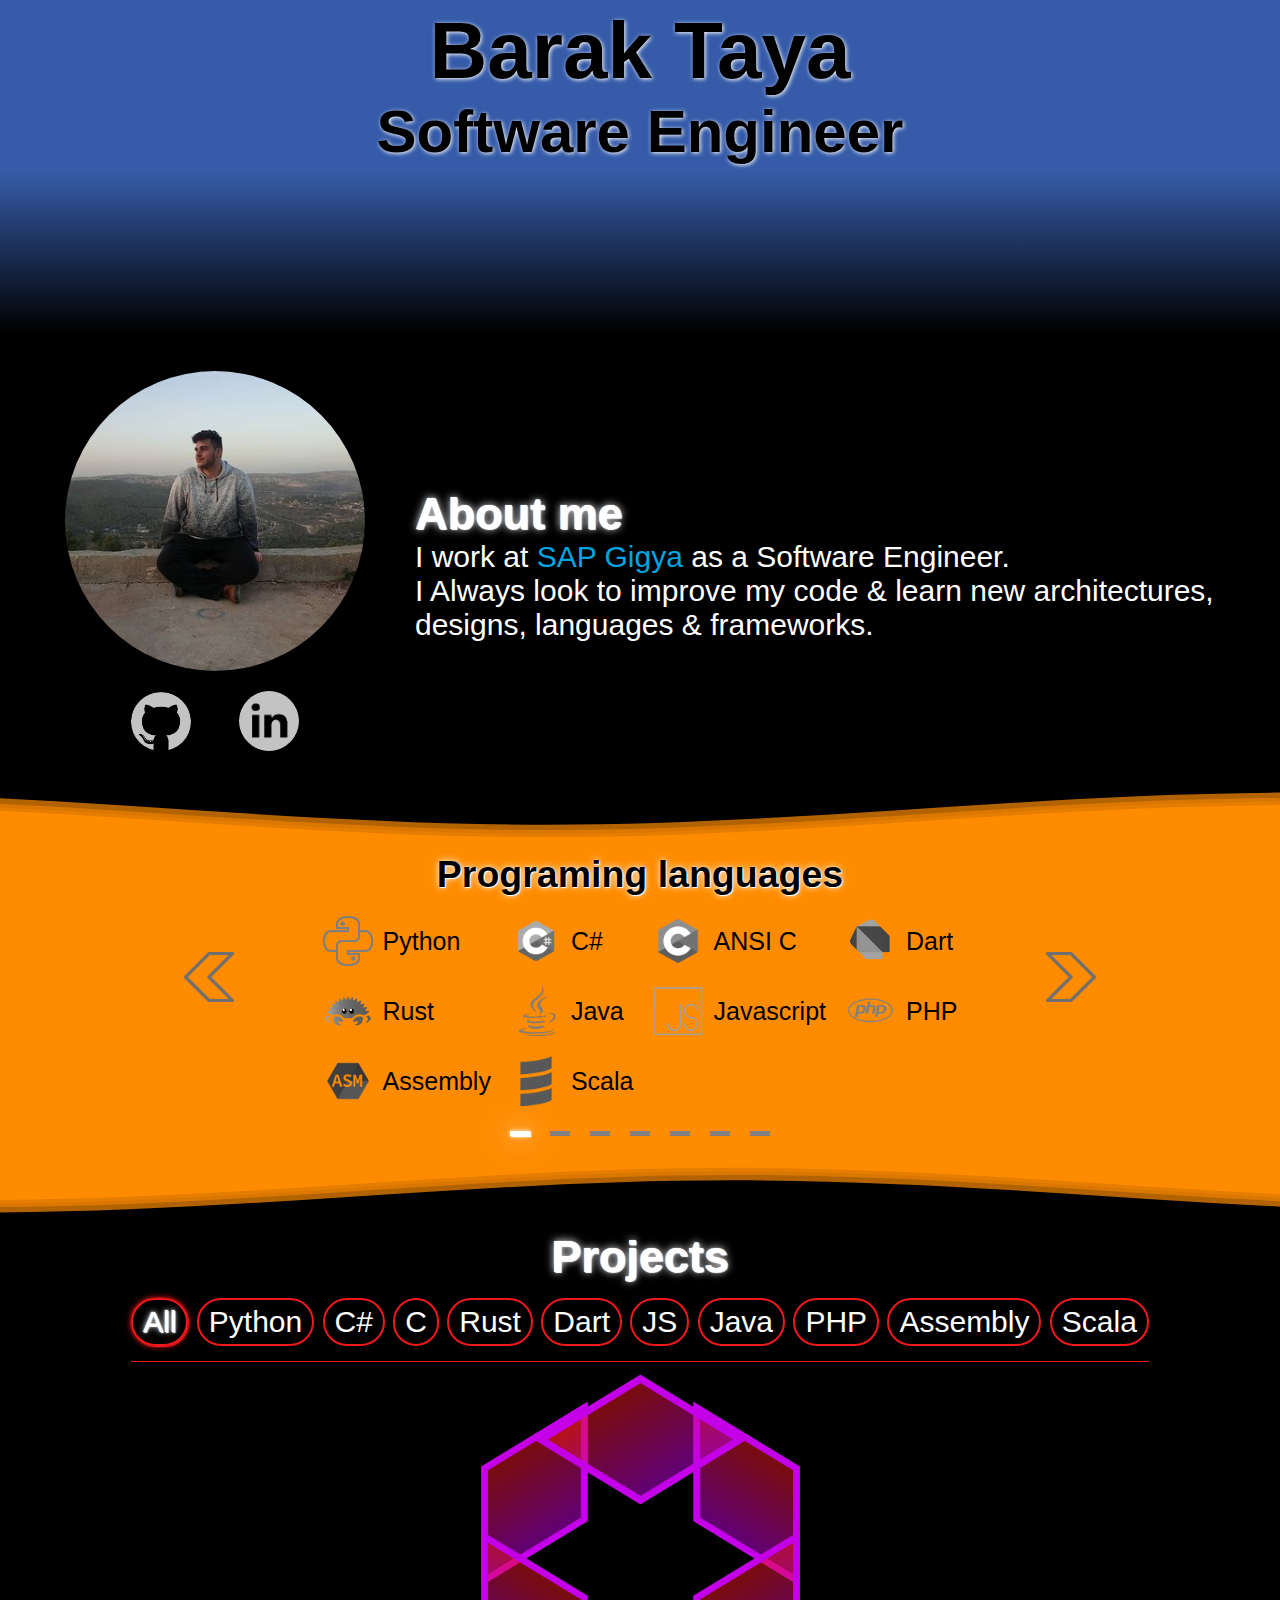
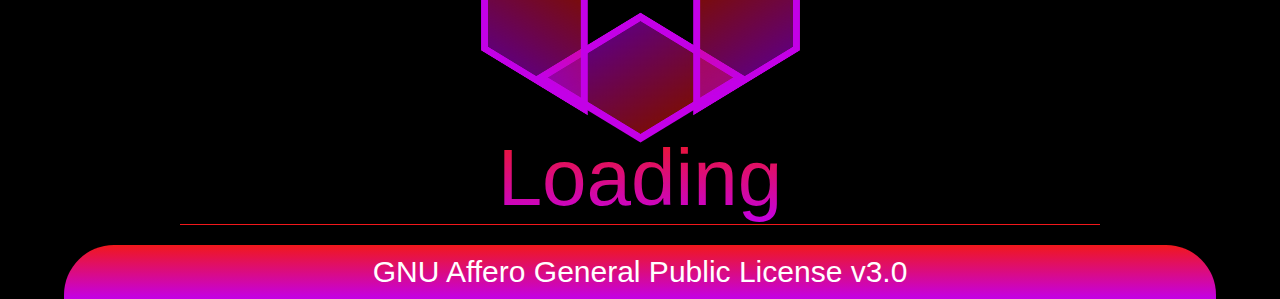
==== commit 7a345384: "added handling new rust project" ====
--- a/index.html
+++ b/index.html
@@ -16,6 +16,7 @@
       <meta name="mobile-web-app-capable" content="yes">
 
       <!-- Define metadata for search engines -->
+      <meta name="title" content="Barak's Portfolio">
       <meta name="author" content="Barak Taya, Barakadax">
       <meta name="description" content="Portfolio, showing who is Barak Taya, knowledge and projects">
       <meta name="keywords" content="Portfolio, About, info, knowledge, Technologies, Programing, Programming, UX/UI, web design, Engineering, Practical Engineering, Barakadax, Barak Taya, Software Engineering, developing, program developing, program Engineer, software developing, Practical, back end, backend, big data, front end, fullstack, frontend, projects, git">
@@ -25,7 +26,7 @@
       <meta property="og:title" content="Barak's Portfolio">
       <meta property="og:description" content="Portfolio, showing who is Barak Taya, knowledge and projects">
       <meta property="og:type" content="website">
-      <meta property="og:image" content="https://raw.githubusercontent.com/barakadax/barakadax.github.io/master/img/icon.png">
+      <meta property="og:image" content="https://raw.githubusercontent.com/barakadax/barakadax.github.io/master/img/me.jpg">
       <meta property="og:url" content="https://barakadax.github.io/">
 
       <!-- Canonical URL to prevent duplicate content issues -->
@@ -243,12 +244,13 @@
       <div id="projectsButton">
          <button id="ALL">All</button>
          <button id="Python">Python</button>
+         <button id="C#">C#</button>
          <button id="CLang">C</button>
-         <button id="C#">C#</button>
+         <button id="Rust">Rust</button>
+         <button id="Dart">Dart</button>
          <button id="JavaScript">JS</button>
          <button id="JavaLang">Java</button>
          <button id="PHP">PHP</button>
-         <button id="Dart">Dart</button>
          <button id="Assembly">Assembly</button>
          <button id="Scala">Scala</button>
       </div>
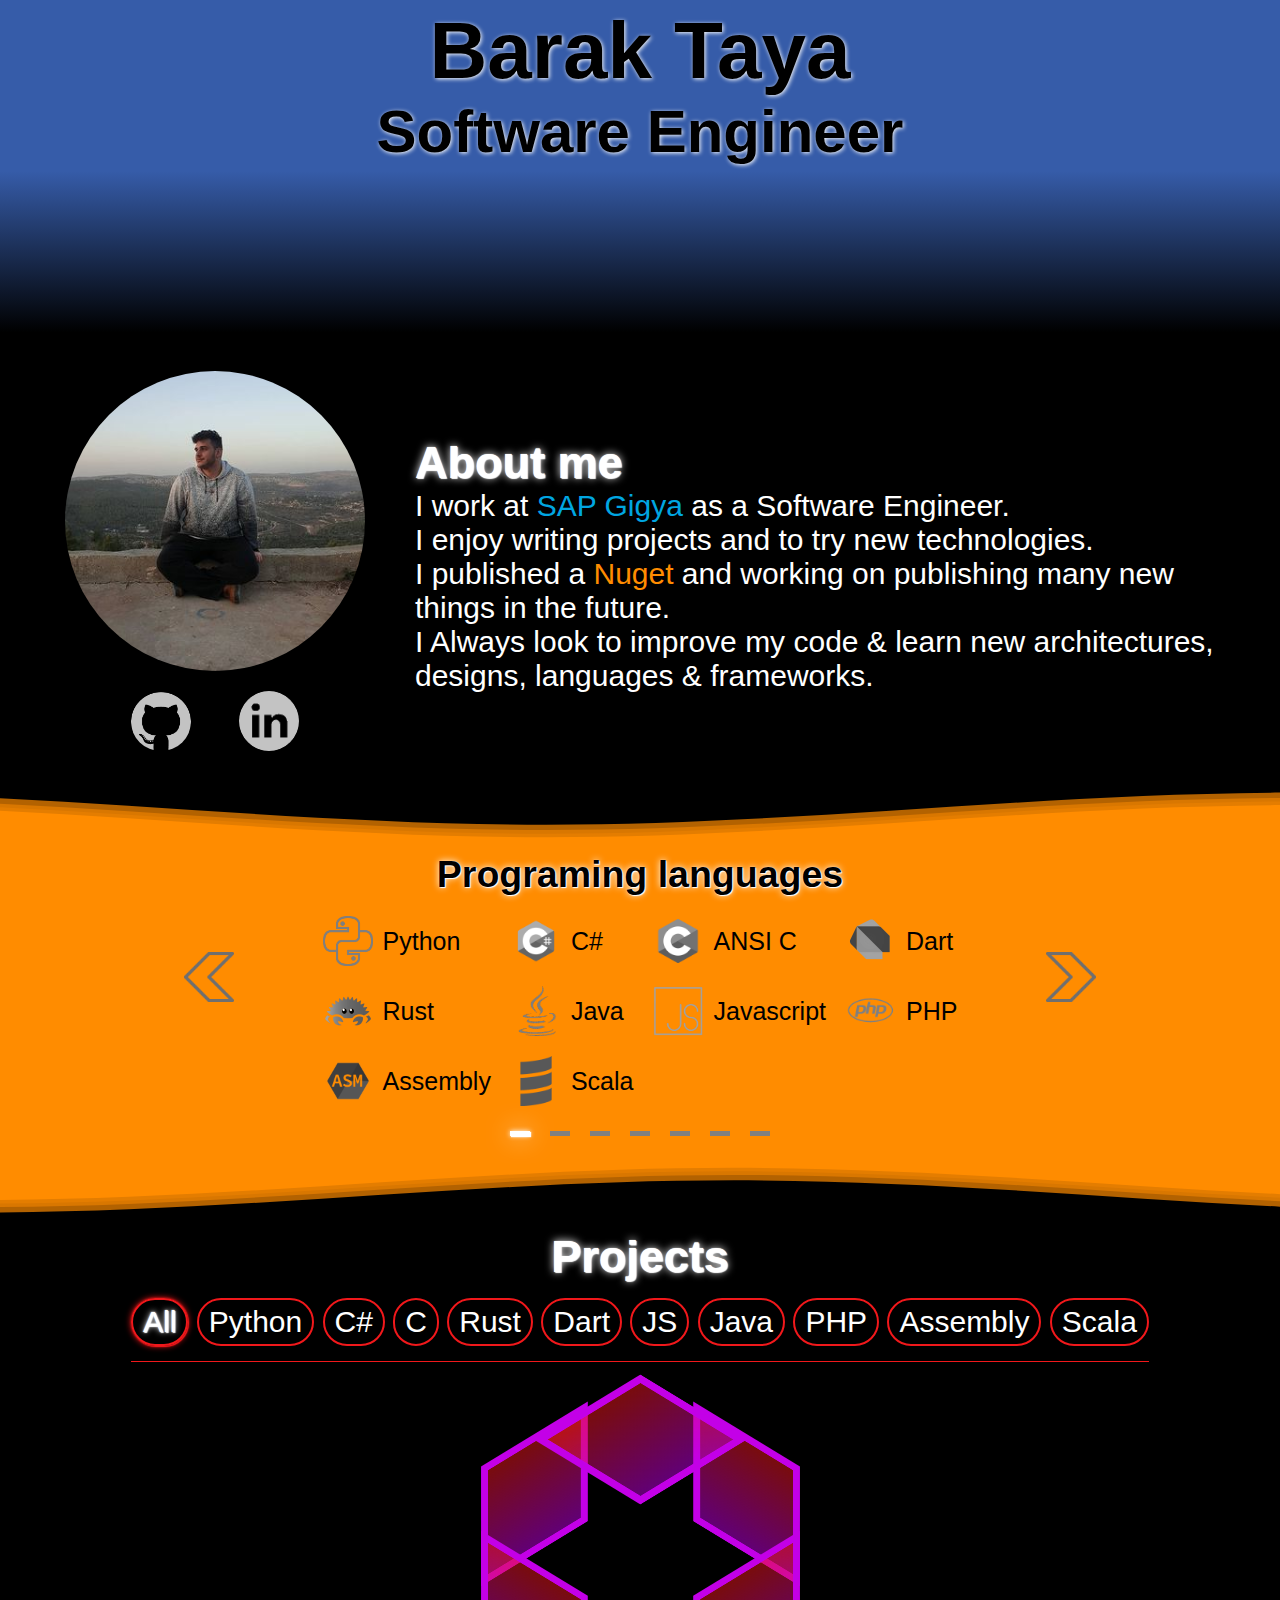
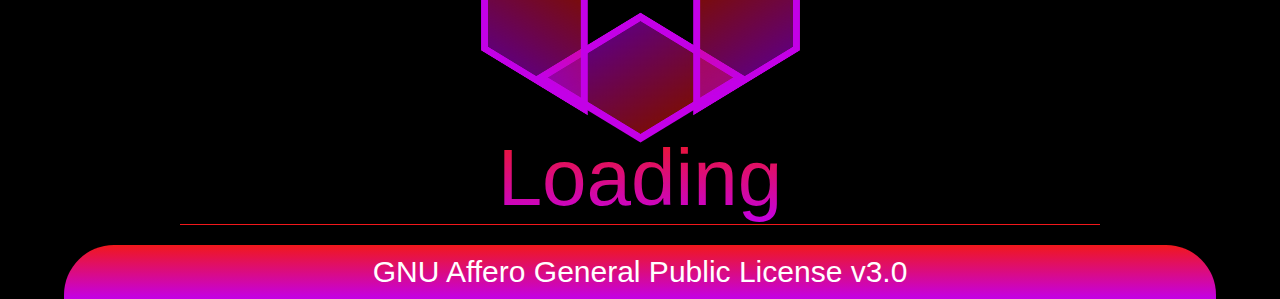
==== commit 3b538e6c: "added new images of projects and changes about me" ====
--- a/index.html
+++ b/index.html
@@ -70,8 +70,9 @@
          <main id="textAboutMe">
             <h2>About me</h2>
             I work at <a id="SapGigya" href="https://www.sap.com/products/acquired-brands/what-is-gigya.html" target="_blank">SAP Gigya</a> as a Software Engineer.<br>
-            <!--Published Nugets <a href="https://www.nuget.org/profiles/Barakadax" target="_blank">Nugets</a>.<br>
-            I have graduated from <a href="https://www.pet.ac.il/" target="_blank">Practical Engineering Technion</a>
+            I enjoy writing projects and to try new technologies.<br>
+            I published a <a href="https://www.nuget.org/profiles/Barakadax" target="_blank">Nuget</a> and working on publishing many new things in the future.<br>
+            <!--I have graduated from <a href="https://www.pet.ac.il/" target="_blank">Practical Engineering Technion</a>
              as an honorary student in Practical Software Engineering with a GPA of 87.<br>-->
             I Always look to improve my code &amp; learn new architectures, designs, languages &amp; frameworks.<br>
          </main>
@@ -112,6 +113,7 @@
                      <div class="iconAndTextSameLine"><img class="smallIcons" src="img/fastapi.png" alt="Fast Api">Fast Api</div>
                      <div class="iconAndTextSameLine"><img class="smallIcons" src="img/tokio.png" alt="Tokio">Tokio</div>
                      <div class="iconAndTextSameLine"><img class="smallIcons" src="img/SpringBoot.png" alt="Spring Boot">Spring Boot</div>
+                     <div class="iconAndTextSameLine"><img class="smallIcons" src="img/reactNative.png" alt="React Native">React Native</div>
                      <div class="iconAndTextSameLine"><a href="https://dart.dev/platforms" target="_blank"><img class="smallIcons shakingImages" src="img/flutter.png" alt="Flutter"></a>Flutter</div>
                      <div class="iconAndTextSameLine"><img class="smallIcons" src="img/jquery.png" alt="jQuery">jQuery</div>        
                      <div class="iconAndTextSameLine"><img class="smallIcons" src="img/netcore.png" alt="Dot net core">.Net Core</div>
@@ -182,6 +184,7 @@
                <div class="skillsAndPersonality">
                   <h2>CI/CD</h2>
                   <div class="skillsAndPersonalityContent">
+                     # Add TFS / Azure DevOps
                      <div class="iconAndTextSameLine"><img class="smallIcons" src="img/jenkins.png" alt="Jenkins">Jenkins</div>
                      <div class="iconAndTextSameLine"><img class="smallIcons" src="img/TeamCity.png" alt="TeamCity">TeamCity</div>
                   </div>
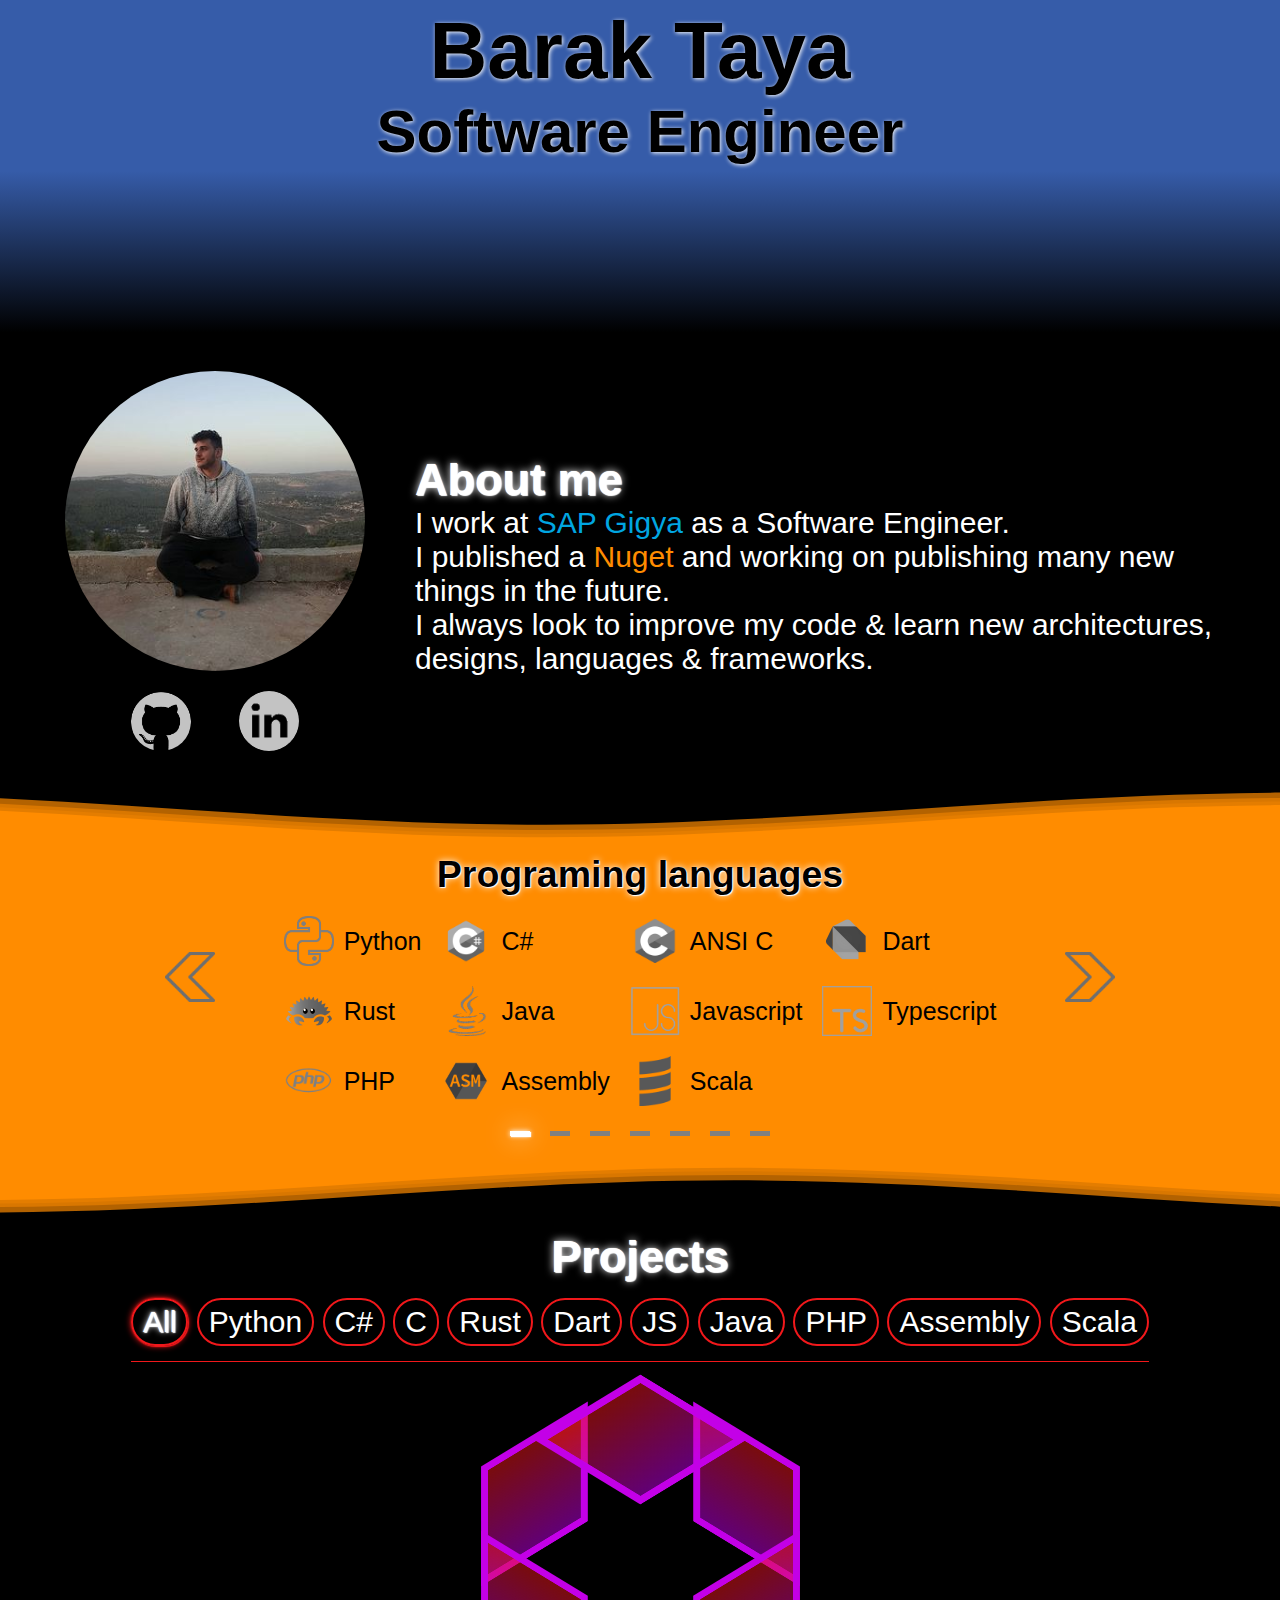
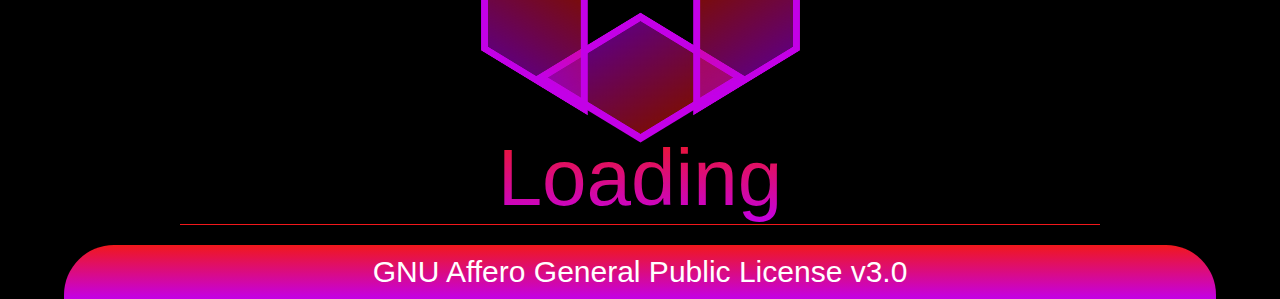
==== commit 23ddf305: "added typescript" ====
--- a/index.html
+++ b/index.html
@@ -70,11 +70,10 @@
          <main id="textAboutMe">
             <h2>About me</h2>
             I work at <a id="SapGigya" href="https://www.sap.com/products/acquired-brands/what-is-gigya.html" target="_blank">SAP Gigya</a> as a Software Engineer.<br>
-            I enjoy writing projects and to try new technologies.<br>
             I published a <a href="https://www.nuget.org/profiles/Barakadax" target="_blank">Nuget</a> and working on publishing many new things in the future.<br>
             <!--I have graduated from <a href="https://www.pet.ac.il/" target="_blank">Practical Engineering Technion</a>
              as an honorary student in Practical Software Engineering with a GPA of 87.<br>-->
-            I Always look to improve my code &amp; learn new architectures, designs, languages &amp; frameworks.<br>
+            I always look to improve my code &amp; learn new architectures, designs, languages &amp; frameworks.<br>
          </main>
       </div>
       <svg id="upperWaves" class="waves" viewBox="0 24 150 28" preserveAspectRatio="none" shape-rendering="auto">
@@ -102,6 +101,7 @@
                      <div class="iconAndTextSameLine"><img class="smallIcons" src="img/rust.png" alt="Rust">Rust</div>
                      <div class="iconAndTextSameLine"><img class="smallIcons" src="img/java.png" alt="Java">Java</div>
                      <div class="iconAndTextSameLine"><img class="smallIcons" src="img/js.png" alt="Js">Javascript</div>
+                     <div class="iconAndTextSameLine"><img class="smallIcons" src="img/TypeScript.png" alt="Ts">Typescript</div>
                      <div class="iconAndTextSameLine"><img class="smallIcons" src="img/php.png" alt="PHP">PHP</div>
                      <div class="iconAndTextSameLine"><img class="smallIcons" src="img/assembly.png" alt="Assembly">Assembly</div>
                      <div class="iconAndTextSameLine"><img class="smallIcons" src="img/Scala.png" alt="Scala">Scala</div>
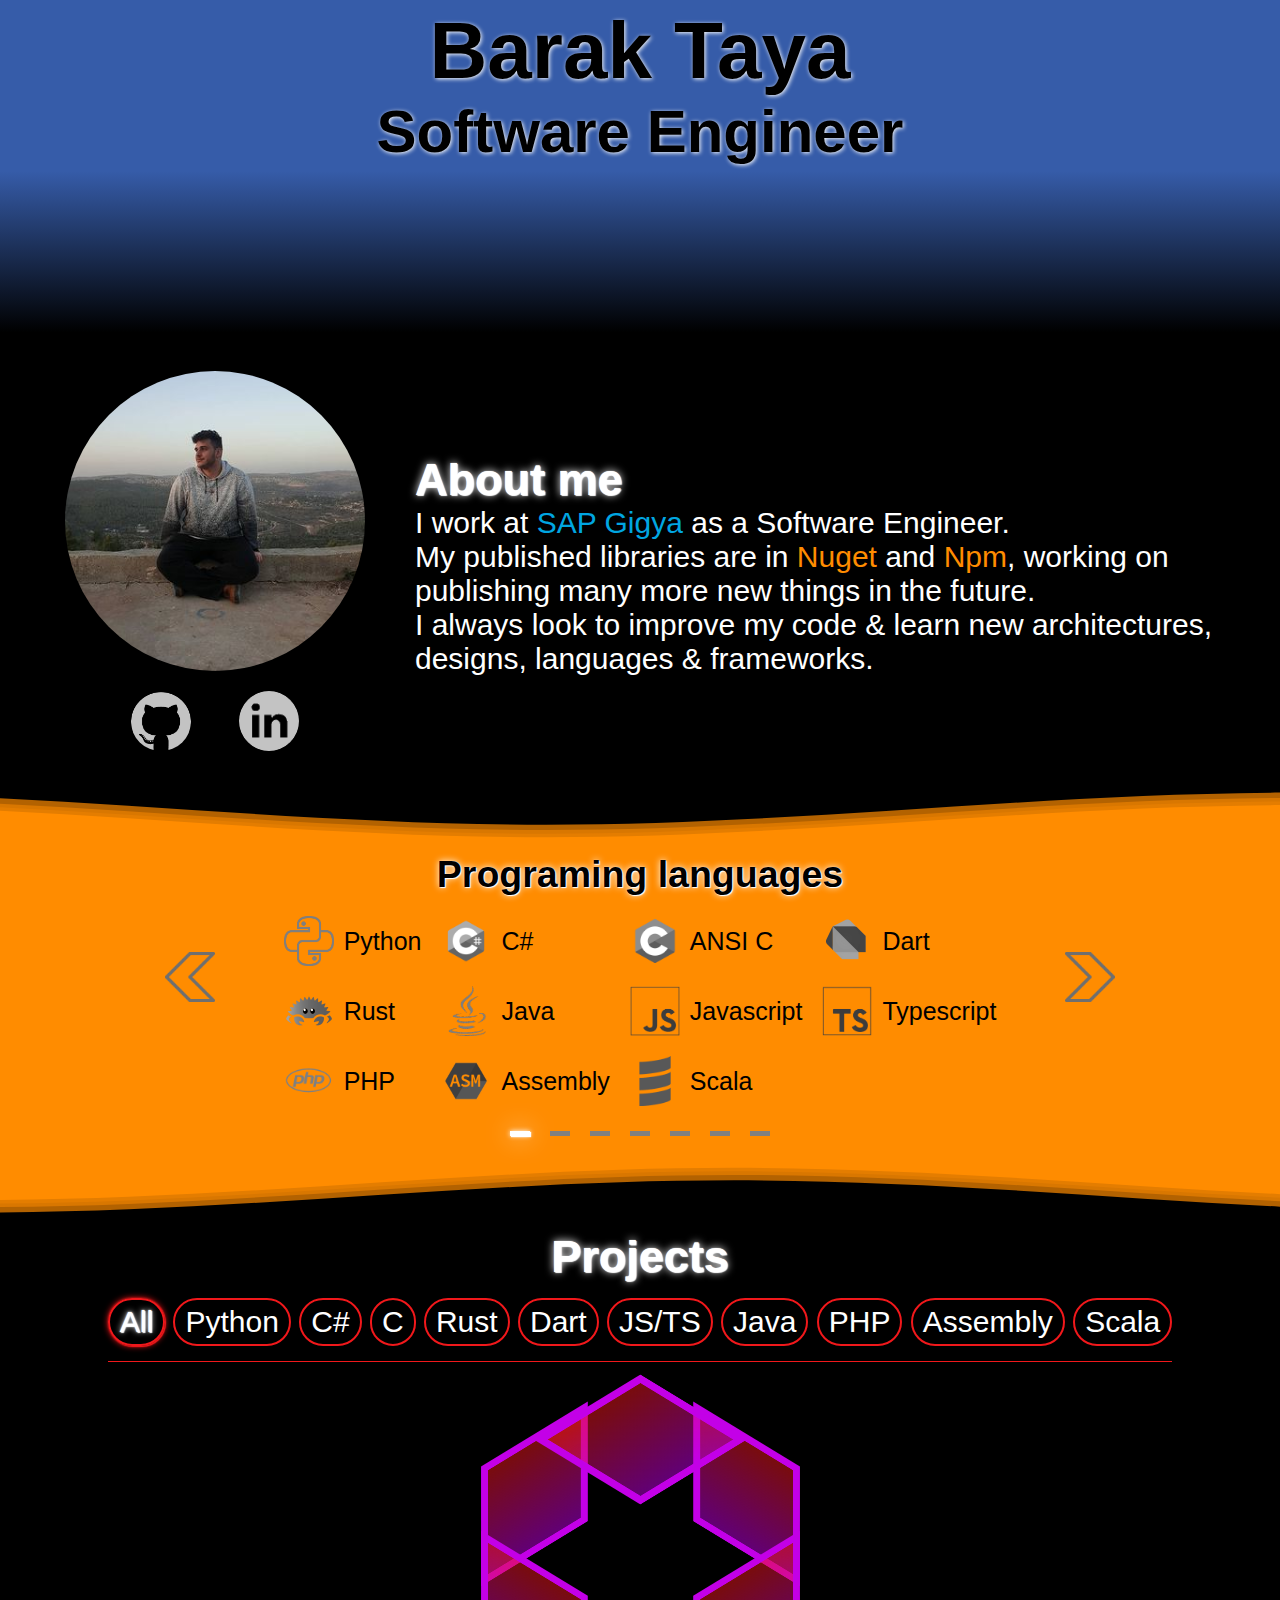
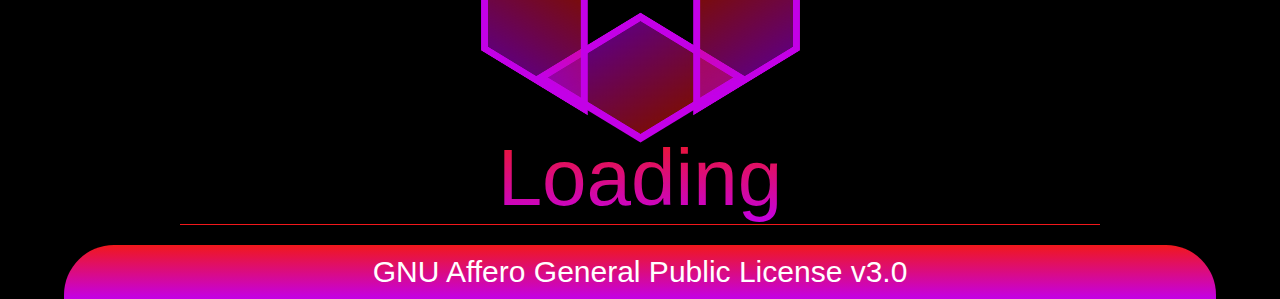
==== commit 29b15851: "git can get more project in rest call + more info about em and technologies" ====
--- a/index.html
+++ b/index.html
@@ -70,7 +70,7 @@
          <main id="textAboutMe">
             <h2>About me</h2>
             I work at <a id="SapGigya" href="https://www.sap.com/products/acquired-brands/what-is-gigya.html" target="_blank">SAP Gigya</a> as a Software Engineer.<br>
-            I published a <a href="https://www.nuget.org/profiles/Barakadax" target="_blank">Nuget</a> and working on publishing many new things in the future.<br>
+            My published libraries are in <a href="https://www.nuget.org/profiles/Barakadax" target="_blank">Nuget</a> and <a href="https://www.npmjs.com/~barakadax" target="_blank">Npm</a>, working on publishing many more new things in the future.<br>
             <!--I have graduated from <a href="https://www.pet.ac.il/" target="_blank">Practical Engineering Technion</a>
              as an honorary student in Practical Software Engineering with a GPA of 87.<br>-->
             I always look to improve my code &amp; learn new architectures, designs, languages &amp; frameworks.<br>
@@ -112,13 +112,16 @@
                   <div class="skillsAndPersonalityContent">
                      <div class="iconAndTextSameLine"><img class="smallIcons" src="img/fastapi.png" alt="Fast Api">Fast Api</div>
                      <div class="iconAndTextSameLine"><img class="smallIcons" src="img/tokio.png" alt="Tokio">Tokio</div>
+                     <div class="iconAndTextSameLine"><a href="https://dart.dev/platforms" target="_blank"><img class="smallIcons shakingImages" src="img/flutter.png" alt="Flutter"></a>Flutter</div>
+                     <div class="iconAndTextSameLine"><img class="smallIcons" src="img/jest.png" alt="Jest">Jest</div>
                      <div class="iconAndTextSameLine"><img class="smallIcons" src="img/SpringBoot.png" alt="Spring Boot">Spring Boot</div>
+                     <div class="iconAndTextSameLine"><img class="smallIcons" src="img/locust.png" alt="Locust">Locust</div>
                      <div class="iconAndTextSameLine"><img class="smallIcons" src="img/reactNative.png" alt="React Native">React Native</div>
-                     <div class="iconAndTextSameLine"><a href="https://dart.dev/platforms" target="_blank"><img class="smallIcons shakingImages" src="img/flutter.png" alt="Flutter"></a>Flutter</div>
                      <div class="iconAndTextSameLine"><img class="smallIcons" src="img/jquery.png" alt="jQuery">jQuery</div>        
                      <div class="iconAndTextSameLine"><img class="smallIcons" src="img/netcore.png" alt="Dot net core">.Net Core</div>
+                     <div class="iconAndTextSameLine"><a href="https://dotnet.github.io/orleans/" target="_blank"><img class="smallIcons shakingImages" src="img/MS_Orleans.png" alt="MS Orleans"></a>Orleans</div>
+                     <div class="iconAndTextSameLine"><img class="smallIcons" src="img/flask.png" alt="flask">Flask</div>
                      <div class="iconAndTextSameLine"><img class="smallIcons" src="img/dotnetf.png" alt="Dot net framework">.Net Framework</div>
-                     <div class="iconAndTextSameLine"><a href="https://dotnet.github.io/orleans/" target="_blank"><img class="smallIcons shakingImages" src="img/MS_Orleans.png" alt="MS Orleans"></a>Orleans</div>
                   </div>
                </div>
                <div class="skillsAndPersonality">
@@ -251,7 +254,7 @@
          <button id="CLang">C</button>
          <button id="Rust">Rust</button>
          <button id="Dart">Dart</button>
-         <button id="JavaScript">JS</button>
+         <button id="JavaScript">JS/TS</button>
          <button id="JavaLang">Java</button>
          <button id="PHP">PHP</button>
          <button id="Assembly">Assembly</button>
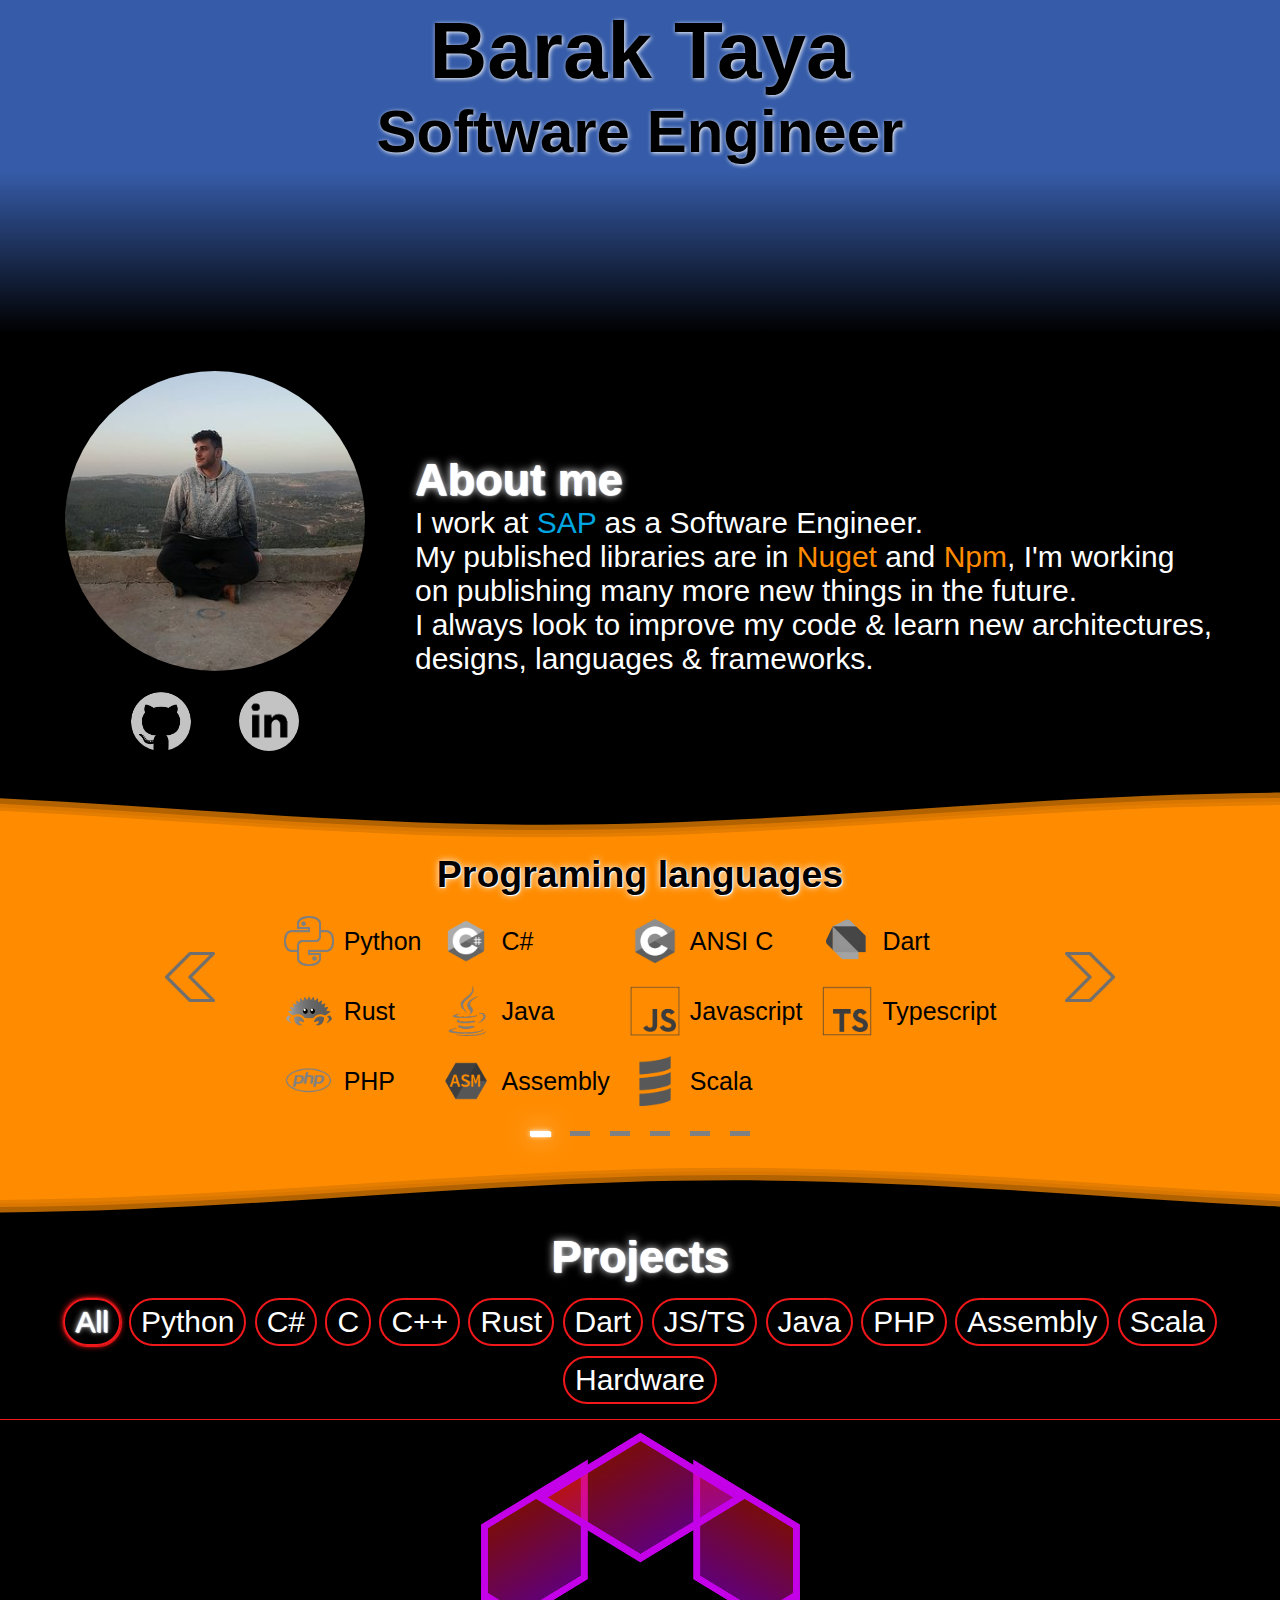
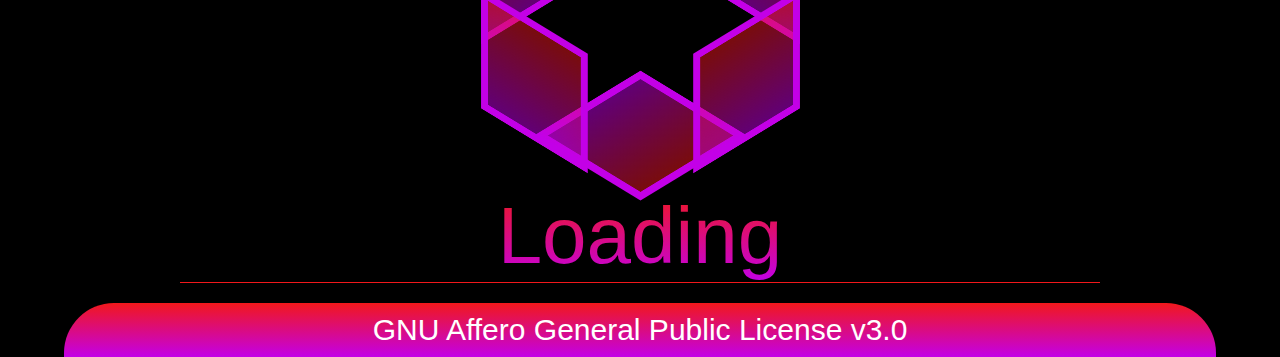
==== commit 9da2f9a4: "fixes for new projects" ====
--- a/index.html
+++ b/index.html
@@ -69,8 +69,8 @@
          </div>
          <main id="textAboutMe">
             <h2>About me</h2>
-            I work at <a id="SapGigya" href="https://www.sap.com/products/acquired-brands/what-is-gigya.html" target="_blank">SAP Gigya</a> as a Software Engineer.<br>
-            My published libraries are in <a href="https://www.nuget.org/profiles/Barakadax" target="_blank">Nuget</a> and <a href="https://www.npmjs.com/~barakadax" target="_blank">Npm</a>, working on publishing many more new things in the future.<br>
+            I work at <a id="SapGigya" href="https://www.sap.com" target="_blank">SAP</a> as a Software Engineer.<br>
+            My published libraries are in <a href="https://www.nuget.org/profiles/Barakadax" target="_blank">Nuget</a> and <a href="https://www.npmjs.com/~barakadax" target="_blank">Npm</a>, I'm working on publishing many more new things in the future.<br>
             <!--I have graduated from <a href="https://www.pet.ac.il/" target="_blank">Practical Engineering Technion</a>
              as an honorary student in Practical Software Engineering with a GPA of 87.<br>-->
             I always look to improve my code &amp; learn new architectures, designs, languages &amp; frameworks.<br>
@@ -113,7 +113,7 @@
                      <div class="iconAndTextSameLine"><img class="smallIcons" src="img/fastapi.png" alt="Fast Api">Fast Api</div>
                      <div class="iconAndTextSameLine"><img class="smallIcons" src="img/tokio.png" alt="Tokio">Tokio</div>
                      <div class="iconAndTextSameLine"><a href="https://dart.dev/platforms" target="_blank"><img class="smallIcons shakingImages" src="img/flutter.png" alt="Flutter"></a>Flutter</div>
-                     <div class="iconAndTextSameLine"><img class="smallIcons" src="img/jest.png" alt="Jest">Jest</div>
+                     <!--<div class="iconAndTextSameLine"><img class="smallIcons" src="img/jest.png" alt="Jest">Jest</div>-->
                      <div class="iconAndTextSameLine"><img class="smallIcons" src="img/SpringBoot.png" alt="Spring Boot">Spring Boot</div>
                      <div class="iconAndTextSameLine"><img class="smallIcons" src="img/locust.png" alt="Locust">Locust</div>
                      <div class="iconAndTextSameLine"><img class="smallIcons" src="img/reactNative.png" alt="React Native">React Native</div>
@@ -127,6 +127,7 @@
                <div class="skillsAndPersonality">
                   <h2>Databases</h2>
                   <div class="skillsAndPersonalityContent">
+                     <div class="iconAndTextSameLine"><img class="smallIcons" src="img/SAP.png" alt="HanaDB">Hana</div>
                      <div class="iconAndTextSameLine"><img class="smallIcons" src="img/postgresql.png" alt="Postgresql">PostgreSQL</div>
                      <div class="iconAndTextSameLine"><img class="smallIcons" src="img/mongodb.png" alt="MongoDB">Mongo</div>
                      <div class="iconAndTextSameLine"><img class="smallIcons" src="img/mysql.png" alt="MySQL">MySQL</div>
@@ -136,13 +137,13 @@
                      <div class="iconAndTextSameLine"><img class="smallIcons" src="img/access.png" alt="Access">Access</div>
                   </div>
                </div>
-               <div class="skillsAndPersonality">
+               <!--<div class="skillsAndPersonality">
                   <h2>Data managements</h2>
                   <div class="skillsAndPersonalityContent">
                      <div class="iconAndTextSameLine"><img class="smallIcons" src="img/Databricks.png" alt="Databricks">Databricks</div>
                      <div class="iconAndTextSameLine"><img class="smallIcons" src="img/AzureDataLake.png" alt="Azure data lake">Azure blob</div>
                   </div>
-               </div>
+               </div>-->
                <div class="skillsAndPersonality">
                   <h2>Clouds</h2>
                   <div class="skillsAndPersonalityContent">
@@ -151,6 +152,7 @@
                      <div class="iconAndTextSameLine"><img class="smallIcons" src="img/bitBucket.png" alt="Bitbucket">Bitbucket</div>
                      <div class="iconAndTextSameLine"><img class="smallIcons" src="img/Gitlab.png" alt="GitLab">GitLab</div>
                      <div class="iconAndTextSameLine"><img class="smallIcons" src="img/githubBig.png" alt="GitHub">GitHub</div>
+                     <div class="iconAndTextSameLine"><img class="smallIcons" src="img/aws.png" alt="aws">AWS</div>
                   </div>
                </div>
                <!--<div class="skillsAndPersonality">
@@ -226,8 +228,8 @@
                <div class="index" onclick="carouselSetIndex(3)"></div>
                <div class="index" onclick="carouselSetIndex(4)"></div>
                <div class="index" onclick="carouselSetIndex(5)"></div>
-               <div class="index" onclick="carouselSetIndex(6)"></div>
-               <!--<div class="index" onclick="carouselSetIndex(7)"></div>
+               <!--<div class="index" onclick="carouselSetIndex(6)"></div>
+               <div class="index" onclick="carouselSetIndex(7)"></div>
                <div class="index" onclick="carouselSetIndex(8)"></div>
                <div class="index" onclick="carouselSetIndex(9)"></div>
                <div class="index" onclick="carouselSetIndex(10)"></div>
@@ -252,6 +254,7 @@
          <button id="Python">Python</button>
          <button id="C#">C#</button>
          <button id="CLang">C</button>
+         <button id="C++">C++</button>
          <button id="Rust">Rust</button>
          <button id="Dart">Dart</button>
          <button id="JavaScript">JS/TS</button>
@@ -259,6 +262,7 @@
          <button id="PHP">PHP</button>
          <button id="Assembly">Assembly</button>
          <button id="Scala">Scala</button>
+         <button id="Hardware">Hardware</button>
       </div>
       <div id="projectsColumn">
          <div class="loadingContainer">
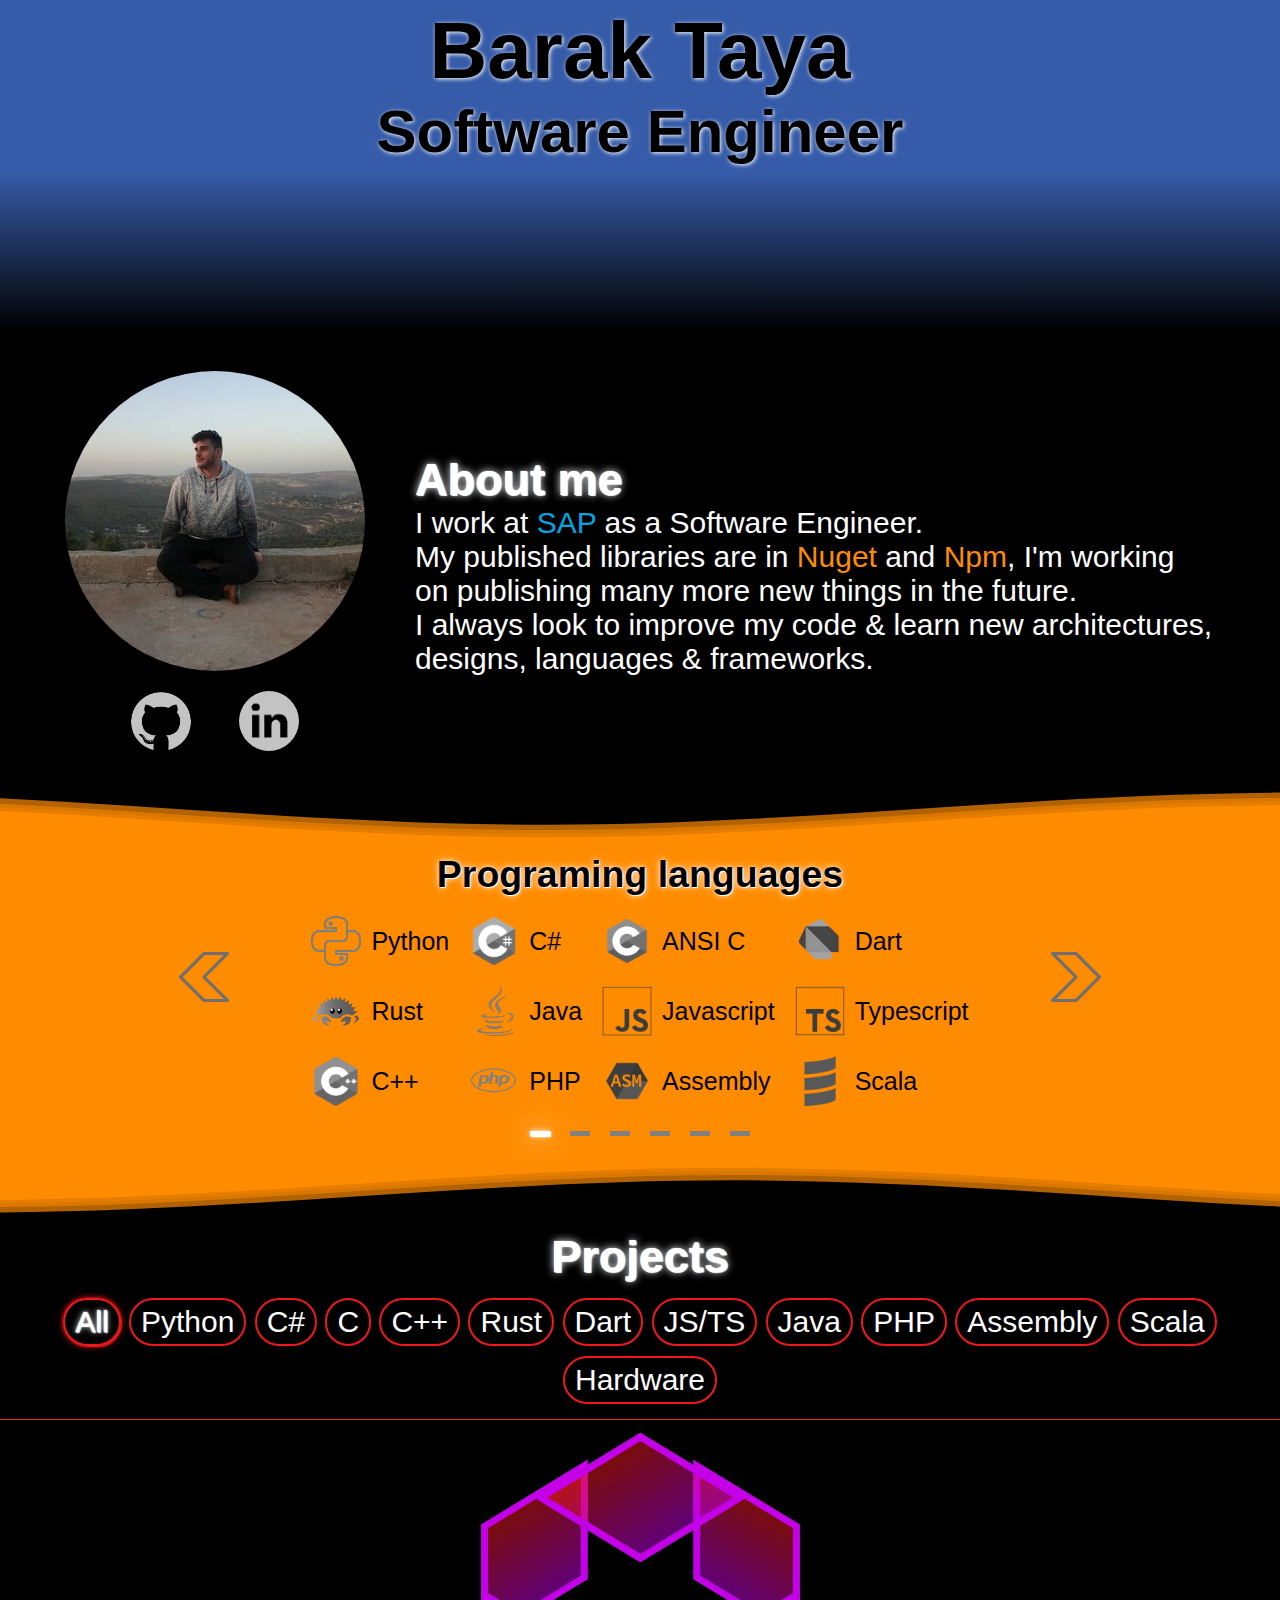
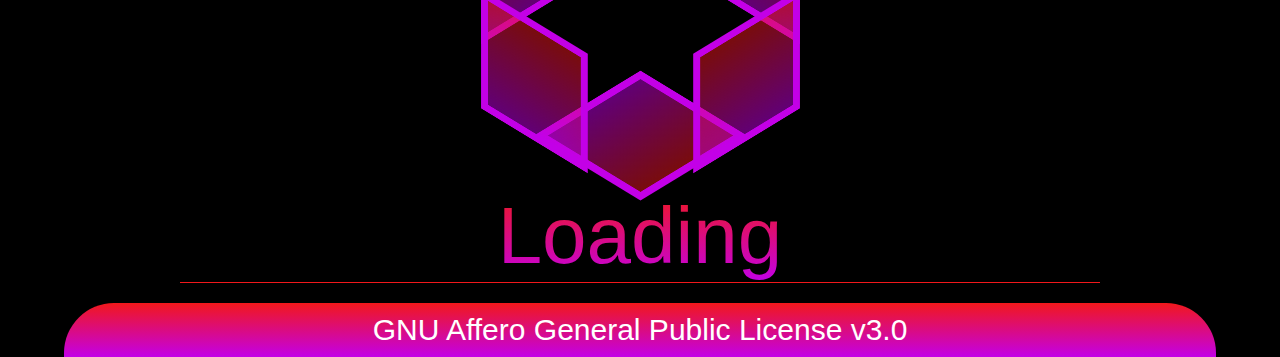
==== commit 63888e86: "new lang + new rust proj" ====
--- a/index.html
+++ b/index.html
@@ -102,6 +102,7 @@
                      <div class="iconAndTextSameLine"><img class="smallIcons" src="img/java.png" alt="Java">Java</div>
                      <div class="iconAndTextSameLine"><img class="smallIcons" src="img/js.png" alt="Js">Javascript</div>
                      <div class="iconAndTextSameLine"><img class="smallIcons" src="img/TypeScript.png" alt="Ts">Typescript</div>
+                     <div class="iconAndTextSameLine"><img class="smallIcons" src="img/cpp.png" alt="Ts">C++</div>
                      <div class="iconAndTextSameLine"><img class="smallIcons" src="img/php.png" alt="PHP">PHP</div>
                      <div class="iconAndTextSameLine"><img class="smallIcons" src="img/assembly.png" alt="Assembly">Assembly</div>
                      <div class="iconAndTextSameLine"><img class="smallIcons" src="img/Scala.png" alt="Scala">Scala</div>
